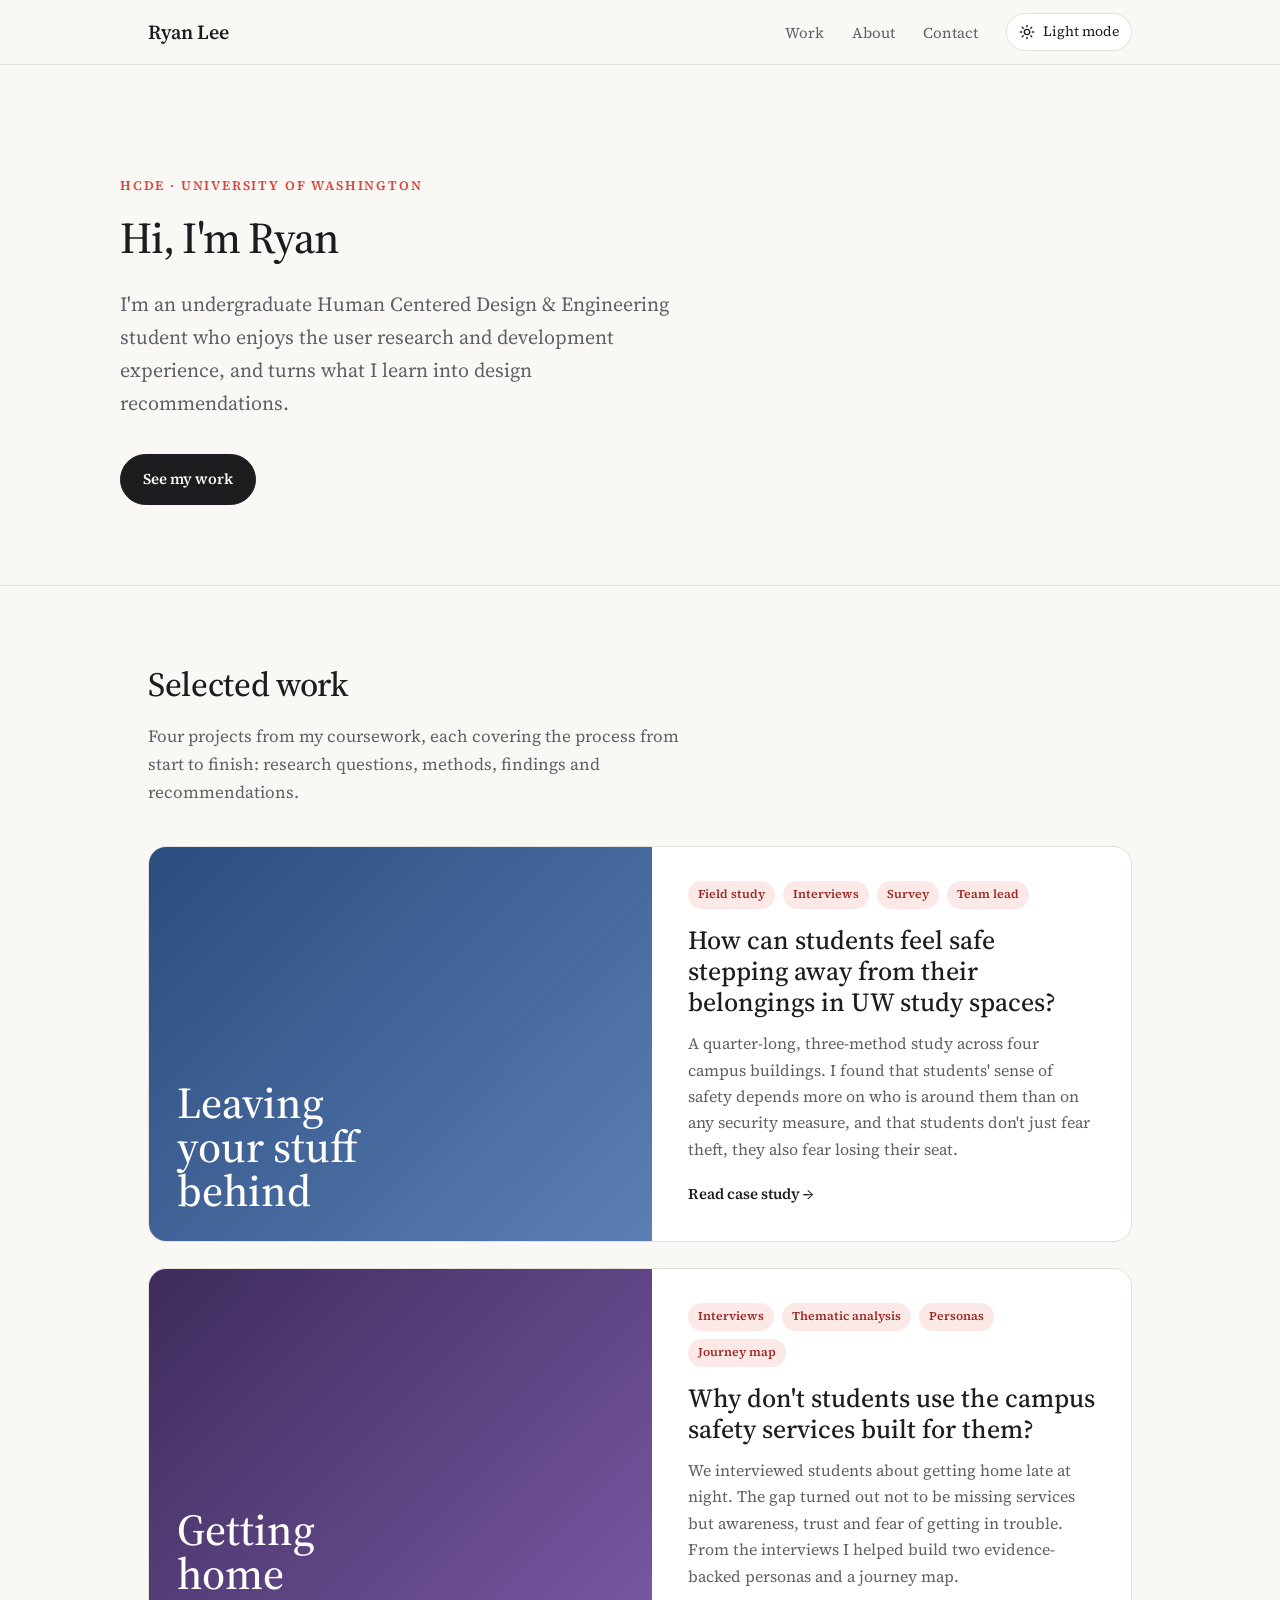
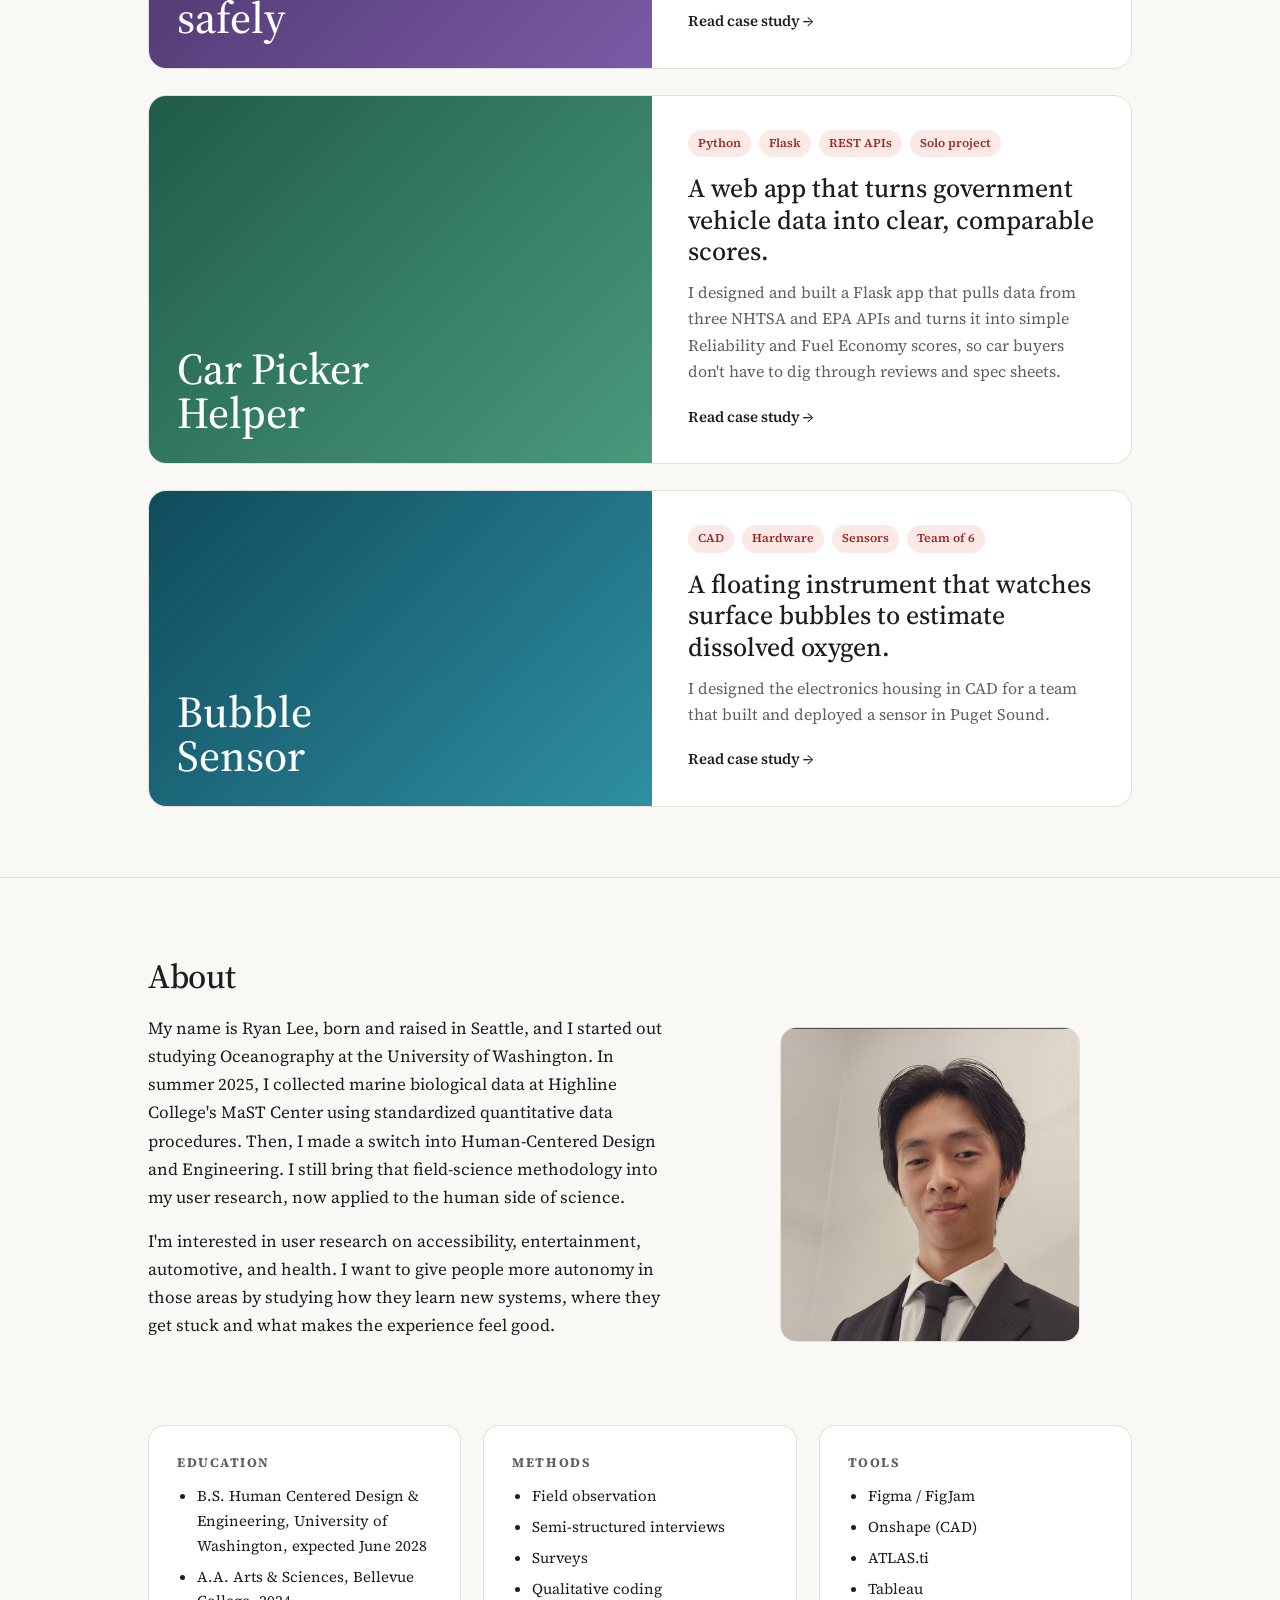
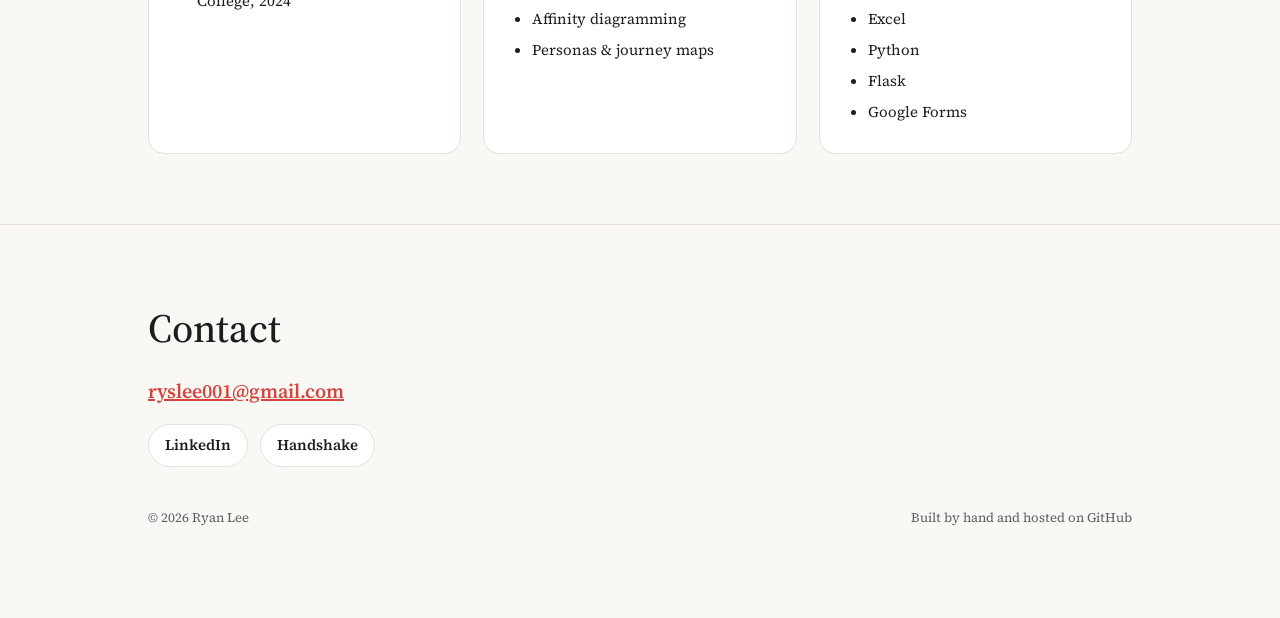
==== index.html @ b0c45b2e "Split footer credit into left and right" ====
<!DOCTYPE html>
<html lang="en">
<head>
<meta charset="utf-8">
<meta name="viewport" content="width=device-width,initial-scale=1">
<title>Ryan Lee — UX Research Portfolio</title>
<meta name="description" content="Ryan Lee, Human Centered Design & Engineering student at the University of Washington. User research case studies.">
<link rel="preconnect" href="https://fonts.googleapis.com"><link rel="preconnect" href="https://fonts.gstatic.com" crossorigin>
<link href="https://fonts.googleapis.com/css2?family=Source+Serif+4:ital,opsz,wght@0,8..60,400;0,8..60,500;0,8..60,600;1,8..60,400&display=swap" rel="stylesheet">
<script>try{if(localStorage.getItem("theme")==="dark")document.documentElement.setAttribute("data-theme","dark")}catch(e){}</script>
<link rel="stylesheet" href="style.css?v=9">
</head>
<body>
<header class="nav"><div class="wrap">
  <a class="logo" href="index.html">Ryan Lee</a>
  <div class="nav-right"><nav><a href="#work">Work</a><a href="#about">About</a><a href="#contact">Contact</a></nav><button class="theme-toggle" type="button" aria-label="Switch color theme"><svg class="sun" viewBox="0 0 24 24" fill="none" stroke="currentColor" stroke-width="2" stroke-linecap="round" aria-hidden="true"><circle cx="12" cy="12" r="4"/><path d="M12 2v2M12 20v2M4.9 4.9l1.4 1.4M17.7 17.7l1.4 1.4M2 12h2M20 12h2M4.9 19.1l1.4-1.4M17.7 6.3l1.4-1.4"/></svg><svg class="moon" viewBox="0 0 24 24" fill="none" stroke="currentColor" stroke-width="2" stroke-linecap="round" stroke-linejoin="round" aria-hidden="true"><path d="M21 12.8A9 9 0 1 1 11.2 3a7 7 0 0 0 9.8 9.8z"/></svg><span class="theme-label">Light mode</span></button></div>
</div></header>

<main>
<div class="wrap hero">
  <p class="eyebrow">HCDE · University of Washington</p>
  <h1>Hi, I'm Ryan</h1>
  <p class="lede">I'm an undergraduate Human Centered Design &amp; Engineering student who enjoys the user research and development experience, and turns what I learn into design recommendations.</p>
  <div class="cta">
    <a class="btn primary" href="#work">See my work</a>
  </div>
</div>

<section id="work"><div class="wrap">
  <h2 class="section">Selected work</h2>
  <p class="section-sub">Four projects from my coursework, each covering the process from start to finish: research questions, methods, findings and recommendations.</p>
  <div class="cards">

    <a class="card" href="library-study.html">
      <div class="art a1"><div class="big">Leaving your stuff behind</div></div>
      <div class="body">
        <div class="tags"><span class="tag">Field study</span><span class="tag">Interviews</span><span class="tag">Survey</span><span class="tag">Team lead</span></div>
        <h3>How can students feel safe stepping away from their belongings in UW study spaces?</h3>
        <p>A quarter-long, three-method study across four campus buildings. I found that students' sense of safety depends more on who is around them than on any security measure, and that students don't just fear theft, they also fear losing their seat.</p>
        <span class="more">Read case study</span>
      </div>
    </a>

    <a class="card" href="safe-rides-study.html">
      <div class="art a2"><div class="big">Getting home safely</div></div>
      <div class="body">
        <div class="tags"><span class="tag">Interviews</span><span class="tag">Thematic analysis</span><span class="tag">Personas</span><span class="tag">Journey map</span></div>
        <h3>Why don't students use the campus safety services built for them?</h3>
        <p>We interviewed students about getting home late at night. The gap turned out not to be missing services but awareness, trust and fear of getting in trouble. From the interviews I helped build two evidence-backed personas and a journey map.</p>
        <span class="more">Read case study</span>
      </div>
    </a>

    <a class="card" href="car-picker.html">
      <div class="art a3"><div class="big">Car Picker Helper</div></div>
      <div class="body">
        <div class="tags"><span class="tag">Python</span><span class="tag">Flask</span><span class="tag">REST APIs</span><span class="tag">Solo project</span></div>
        <h3>A web app that turns government vehicle data into clear, comparable scores.</h3>
        <p>I designed and built a Flask app that pulls data from three NHTSA and EPA APIs and turns it into simple Reliability and Fuel Economy scores, so car buyers don't have to dig through reviews and spec sheets.</p>
        <span class="more">Read case study</span>
      </div>
    </a>

    <a class="card" href="bubble-sensor.html">
      <div class="art a4"><div class="big">Bubble Sensor</div></div>
      <div class="body">
        <div class="tags"><span class="tag">CAD</span><span class="tag">Hardware</span><span class="tag">Sensors</span><span class="tag">Team of 6</span></div>
        <h3>A floating instrument that watches surface bubbles to estimate dissolved oxygen.</h3>
        <p>I designed the electronics housing in CAD for a team that built and deployed a sensor in Puget Sound.</p>
        <span class="more">Read case study</span>
      </div>
    </a>

  </div>
</div></section>

<section id="about"><div class="wrap">
  <h2 class="section">About</h2>
  <div class="about">
    <div>
      <p>My name is Ryan Lee, born and raised in Seattle, and I started out studying Oceanography at the University of Washington. In summer 2025, I collected marine biological data at Highline College's MaST Center using standardized quantitative data procedures. Then, I made a switch into Human-Centered Design and Engineering. I still bring that field-science methodology into my user research, now applied to the human side of science.</p>
      <p>I'm interested in user research on accessibility, entertainment, automotive, and health. I want to give people more autonomy in those areas by studying how they learn new systems, where they get stuck and what makes the experience feel good.</p>
    </div>
    <div class="side">
    <img class="headshot" src="images/ryan-lee.jpg" alt="Portrait of Ryan Lee">
    </div>
  </div>
  <div class="fact-row">
    <div class="facts"><h4>Education</h4>
      <ul><li>B.S. Human Centered Design &amp; Engineering, University of Washington, expected June 2028</li><li>A.A. Arts &amp; Sciences, Bellevue College, 2024</li></ul>
    </div>
    <div class="facts"><h4>Methods</h4>
      <ul><li>Field observation</li><li>Semi-structured interviews</li><li>Surveys</li><li>Qualitative coding</li><li>Affinity diagramming</li><li>Personas &amp; journey maps</li></ul>
    </div>
    <div class="facts"><h4>Tools</h4>
      <ul><li>Figma / FigJam</li><li>Onshape (CAD)</li><li>ATLAS.ti</li><li>Tableau</li><li>Excel</li><li>Python</li><li>Flask</li><li>Google Forms</li></ul>
    </div>
  </div>
</div></section>

</main>

<footer id="contact"><div class="wrap">
  <h2>Contact</h2>
  <p style="margin-top:14px"><a class="mail" href="mailto:ryslee001@gmail.com">ryslee001@gmail.com</a></p>
  <p class="profiles"><a href="https://www.linkedin.com/in/ryan-lee-9236b7372/" target="_blank" rel="noopener">LinkedIn</a><a href="https://app.joinhandshake.com/profiles/g327gm" target="_blank" rel="noopener">Handshake</a></p>
  <div class="small footbar"><span>© 2026 Ryan Lee</span><span>Built by hand and hosted on GitHub</span></div>
</div></footer>
<script>
(function(){var r=document.documentElement,b=document.querySelector('.theme-toggle');if(!b)return;var l=b.querySelector('.theme-label');
function sync(){var d=r.getAttribute('data-theme')==='dark';l.textContent=d?'Dark mode':'Light mode';b.setAttribute('aria-pressed',d?'true':'false');}
sync();b.addEventListener('click',function(){var d=r.getAttribute('data-theme')==='dark';if(d)r.removeAttribute('data-theme');else r.setAttribute('data-theme','dark');try{localStorage.setItem('theme',d?'light':'dark')}catch(e){}sync();});})();
</script>
</body>
</html>
---- style.css ----
:root{
  --bg:#faf8f5; --ink:#1d1d1f; --muted:#5f5f66; --line:#e4e0da;
  --accent:#d6453d; --accent-soft:#fbe9e7; --card:#ffffff; --raise:#f6f3ee;
  --serif:"Source Serif 4","Times New Roman",serif; --sans:"Source Serif 4","Times New Roman",serif;
  --max:1040px;
}
*{box-sizing:border-box;margin:0;padding:0}
html{color-scheme:light}
html{scroll-behavior:smooth}
body{background:var(--bg);color:var(--ink);font:17px/1.65 var(--sans);-webkit-font-smoothing:antialiased}
a{color:inherit}
img{max-width:100%;display:block}
.wrap{max-width:var(--max);margin:0 auto;padding:0 28px}

/* nav */
header.nav{position:sticky;top:0;z-index:10;background:rgba(250,248,245,.88);backdrop-filter:blur(8px);border-bottom:1px solid var(--line)}
header.nav .wrap{display:flex;justify-content:space-between;align-items:center;height:64px}
.logo{font-family:var(--serif);font-weight:600;font-size:20px;text-decoration:none}
.logo span{color:var(--accent)}
nav a{margin-left:28px;text-decoration:none;font-size:15px;color:var(--muted)}
nav a:hover{color:var(--ink)}

/* hero */
.hero{padding:110px 0 80px}
.eyebrow{font-size:13px;letter-spacing:.14em;text-transform:uppercase;color:var(--accent);font-weight:600;margin-bottom:18px}
.hero h1{font-family:var(--serif);font-weight:500;font-size:clamp(30px,4vw,44px);line-height:1.08;letter-spacing:-.02em;max-width:16ch}
.hero h1 em{font-style:normal;color:var(--accent)}
.hero p.lede{margin-top:26px;font-size:20px;color:var(--muted);max-width:56ch}
.cta{display:flex;gap:14px;margin-top:34px;flex-wrap:wrap}
.btn{display:inline-block;padding:12px 22px;border-radius:999px;text-decoration:none;font-weight:600;font-size:15px;border:1.5px solid var(--ink)}
.btn.primary{background:var(--ink);color:var(--bg)}
.btn:hover{transform:translateY(-1px)}

/* sections */
section{padding:70px 0;border-top:1px solid var(--line)}
h2.section{font-family:var(--serif);font-weight:500;font-size:34px;letter-spacing:-.01em;margin-bottom:10px}
.section-sub{color:var(--muted);margin-bottom:40px;max-width:60ch}

/* work cards */
.cards{display:grid;gap:26px}
.card{display:grid;grid-template-columns:1.05fr 1fr;background:var(--card);border:1px solid var(--line);border-radius:18px;overflow:hidden;text-decoration:none;transition:transform .2s,box-shadow .2s}
.card:hover{transform:translateY(-3px);box-shadow:0 18px 40px -22px rgba(0,0,0,.25)}
.card .art{min-height:280px;display:flex;align-items:flex-end;padding:28px;position:relative}
.card .art .big{font-family:var(--serif);font-size:44px;line-height:1;color:#fff;font-weight:500;max-width:9ch}
.card .body{padding:34px 36px;display:flex;flex-direction:column}
.tags{display:flex;flex-wrap:wrap;gap:8px;margin-bottom:16px}
.tag{font-size:12px;font-weight:600;padding:4px 10px;border-radius:999px;background:var(--accent-soft);color:#9b2a23}
.card h3{font-family:var(--serif);font-weight:500;font-size:26px;line-height:1.2;margin-bottom:12px}
.card p{color:var(--muted);font-size:16px}
.card .more{margin-top:auto;padding-top:20px;font-weight:600;font-size:15px}
.card .more::after{content:" →"}
.a1{background:linear-gradient(135deg,#2b4c7e,#5b7fb5)}
.a2{background:linear-gradient(135deg,#3d2c5c,#7b5aa6)}
.a3{background:linear-gradient(135deg,#1f5c4a,#4a9a7c)}
.a4{background:linear-gradient(135deg,#0f4c5c,#2f8fa3)}

/* about */
.about{display:grid;grid-template-columns:1.3fr 1fr;gap:56px}
.about p{margin-bottom:16px}
.side{display:flex;justify-content:center;align-self:center}
.fact-row{display:grid;grid-template-columns:repeat(3,1fr);gap:22px;margin-top:70px}
.headshot{width:100%;max-width:300px;height:auto;border-radius:16px;border:1px solid var(--line)}
.facts{background:var(--card);border:1px solid var(--line);border-radius:16px;padding:26px 28px}
.facts h4{font-size:13px;letter-spacing:.12em;text-transform:uppercase;color:var(--muted);margin:18px 0 8px}
.facts h4:first-child{margin-top:0}
.facts ul{list-style:disc;padding-left:20px}
.facts li{padding:3px 0;font-size:15px}

/* skills */
.skills{display:grid;grid-template-columns:repeat(3,1fr);gap:22px}
.skill{background:var(--card);border:1px solid var(--line);border-radius:16px;padding:24px}
.skill h4{font-family:var(--serif);font-weight:500;font-size:20px;margin-bottom:8px}
.skill p{font-size:15px;color:var(--muted)}

/* footer */
footer{padding:70px 0 90px;border-top:1px solid var(--line)}
footer h2{font-family:var(--serif);font-weight:500;font-size:40px;margin-bottom:14px}
footer .profiles{display:flex;gap:12px;margin-top:16px;flex-wrap:wrap}
footer .profiles a{display:inline-block;padding:8px 16px;border:1px solid var(--line);border-radius:999px;text-decoration:none;font-size:15px;font-weight:600;background:var(--card)}
footer .profiles a:hover{border-color:var(--accent);color:var(--accent)}
footer a.mail{font-size:20px;color:var(--accent);font-weight:600}
footer .small{margin-top:40px;font-size:13px;color:var(--muted)}

/* case study pages */
.cs-hero{padding:80px 0 50px}
.back{display:inline-block;margin-bottom:30px;text-decoration:none;color:var(--muted);font-size:15px}
.back:hover{color:var(--ink)}
.cs-hero h1{font-family:var(--serif);font-weight:500;font-size:clamp(34px,4.8vw,54px);line-height:1.1;letter-spacing:-.02em;max-width:20ch}
.cs-hero .q{margin-top:22px;font-size:20px;color:var(--muted);max-width:60ch}
.meta{display:grid;grid-template-columns:repeat(4,1fr);gap:20px;margin-top:44px;padding:24px 0;border-top:1px solid var(--line);border-bottom:1px solid var(--line)}
.meta div span{display:block;font-size:12px;letter-spacing:.12em;text-transform:uppercase;color:var(--muted);margin-bottom:4px}
.meta div{font-size:15px;font-weight:500}
.cs{padding:40px 0 20px}
.cs-grid{display:grid;grid-template-columns:200px 1fr;gap:40px;padding:34px 0;border-top:1px solid var(--line)}
.cs-grid:first-child{border-top:none}
.cs-grid h2{font-size:13px;letter-spacing:.14em;text-transform:uppercase;color:var(--accent);font-weight:700;padding-top:6px}
.cs-grid p{margin-bottom:14px;max-width:66ch}
.cs-grid ul{margin:0 0 14px 20px;max-width:64ch}
.cs-grid li{margin-bottom:6px}
.process{display:grid;grid-template-columns:repeat(4,1fr);gap:14px;margin-top:6px}
.step{background:var(--card);border:1px solid var(--line);border-radius:14px;padding:18px}
.step b{display:block;font-family:var(--serif);font-weight:500;font-size:18px;margin-bottom:6px}
.step small{color:var(--muted);font-size:14px;line-height:1.5;display:block}
.step .n{font-size:12px;font-weight:700;color:var(--accent);margin-bottom:8px;display:block}
.finding{background:var(--card);border:1px solid var(--line);border-left:4px solid var(--accent);border-radius:12px;padding:22px 24px;margin-bottom:16px;max-width:70ch}
.finding h3{font-family:var(--serif);font-weight:500;font-size:21px;margin-bottom:8px}
.finding p{margin-bottom:8px;font-size:16px}
.finding blockquote{font-style:italic;color:var(--muted);font-size:15px;border-left:2px solid var(--line);padding-left:12px;margin-top:10px}
.recs{display:grid;grid-template-columns:repeat(3,1fr);gap:16px}
.rec{background:var(--ink);color:var(--bg);border-radius:14px;padding:22px}
.rec b{display:block;font-family:var(--serif);font-weight:500;font-size:19px;margin-bottom:8px}
.rec p{font-size:15px;opacity:.82;margin:0}
.callout{background:var(--accent-soft);border-radius:14px;padding:22px 24px;max-width:70ch}
.callout p:last-child{margin-bottom:0}
.formula{font-family:ui-monospace,Menlo,monospace;font-size:14px;background:var(--card);border:1px solid var(--line);border-radius:10px;padding:16px 18px;margin:8px 0 16px;max-width:66ch;white-space:pre-wrap}
.next{display:flex;justify-content:space-between;gap:20px;padding:50px 0 90px;border-top:1px solid var(--line)}
.next a{text-decoration:none;font-family:var(--serif);font-size:22px}
.next a span{display:block;font-family:var(--sans);font-size:13px;color:var(--muted);letter-spacing:.1em;text-transform:uppercase;margin-bottom:4px}

@media (max-width:820px){
  nav a{margin-left:16px}
  .card{grid-template-columns:1fr}
  .card .art{min-height:180px}
  .about,.skills,.fact-row{grid-template-columns:1fr}
  .meta{grid-template-columns:1fr 1fr}
  .cs-grid{grid-template-columns:1fr;gap:10px}
  .process,.recs{grid-template-columns:1fr 1fr}
}
@media (max-width:520px){.process,.recs{grid-template-columns:1fr}nav a:not(:last-child){display:none}}

/* ---------- theme toggle ---------- */
.nav-right{display:flex;align-items:center}
.theme-toggle{display:inline-flex;align-items:center;gap:8px;margin-left:28px;padding:6px 12px;border:1px solid var(--line);border-radius:999px;background:var(--card);color:var(--ink);font:inherit;font-size:14px;cursor:pointer}
.theme-toggle:hover{border-color:var(--muted)}
.theme-toggle svg{width:16px;height:16px;flex:none}
.theme-toggle .moon{display:none}
[data-theme="dark"] .theme-toggle .sun{display:none}
[data-theme="dark"] .theme-toggle .moon{display:inline}

/* ---------- dark theme ---------- */
[data-theme="dark"]{--bg:#121214;--ink:#ececec;--muted:#a3a3ab;--line:#2e2e34;--accent-soft:#3a1f1d;--card:#1c1c1f;--raise:#26262b;color-scheme:dark}
[data-theme="dark"] header.nav{background:rgba(18,18,20,.88)}
[data-theme="dark"] .tag{color:#f2a59e}
[data-theme="dark"] .card:hover{box-shadow:0 18px 40px -22px rgba(0,0,0,.8)}
[data-theme="dark"] .btn.primary{background:var(--accent);border-color:var(--accent);color:#fff}
[data-theme="dark"] .rec{background:var(--raise);color:var(--ink);border:1px solid var(--line)}
[data-theme="dark"] .chip{background:var(--raise);color:var(--ink)}
[data-theme="dark"] .cluster,[data-theme="dark"] .merge .t,[data-theme="dark"] .journey .c{background:var(--raise);color:var(--ink)}
[data-theme="dark"] .map .center,[data-theme="dark"] .merge .big,[data-theme="dark"] .journey .h{background:var(--accent);color:#fff}
[data-theme="dark"] .bar.gray{background:#4a4a52}
[data-theme="dark"] .sticky{color:#1d1d1f}
[data-theme="dark"] .sticky small{color:#555}
[data-theme="dark"] .shot,[data-theme="dark"] .fig{border-color:var(--line)}

footer .footbar{display:flex;justify-content:space-between;gap:16px;flex-wrap:wrap}
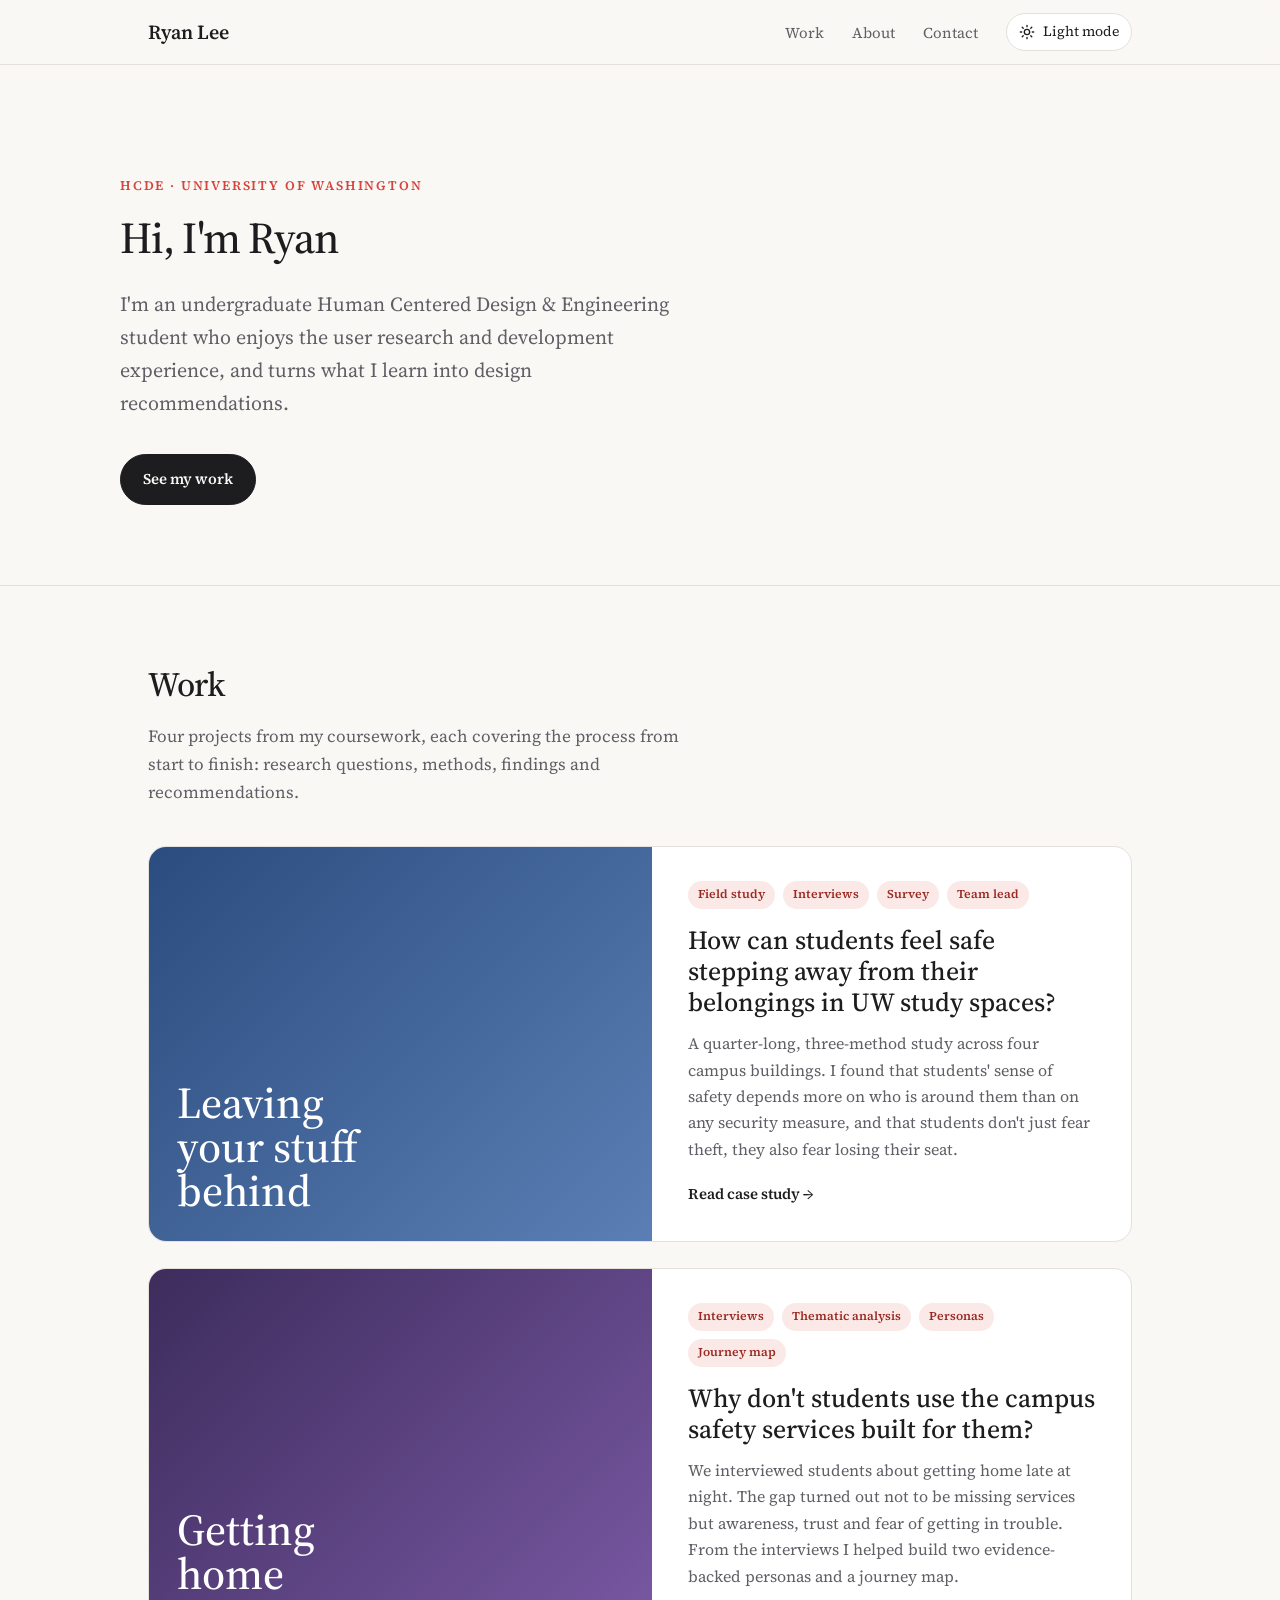
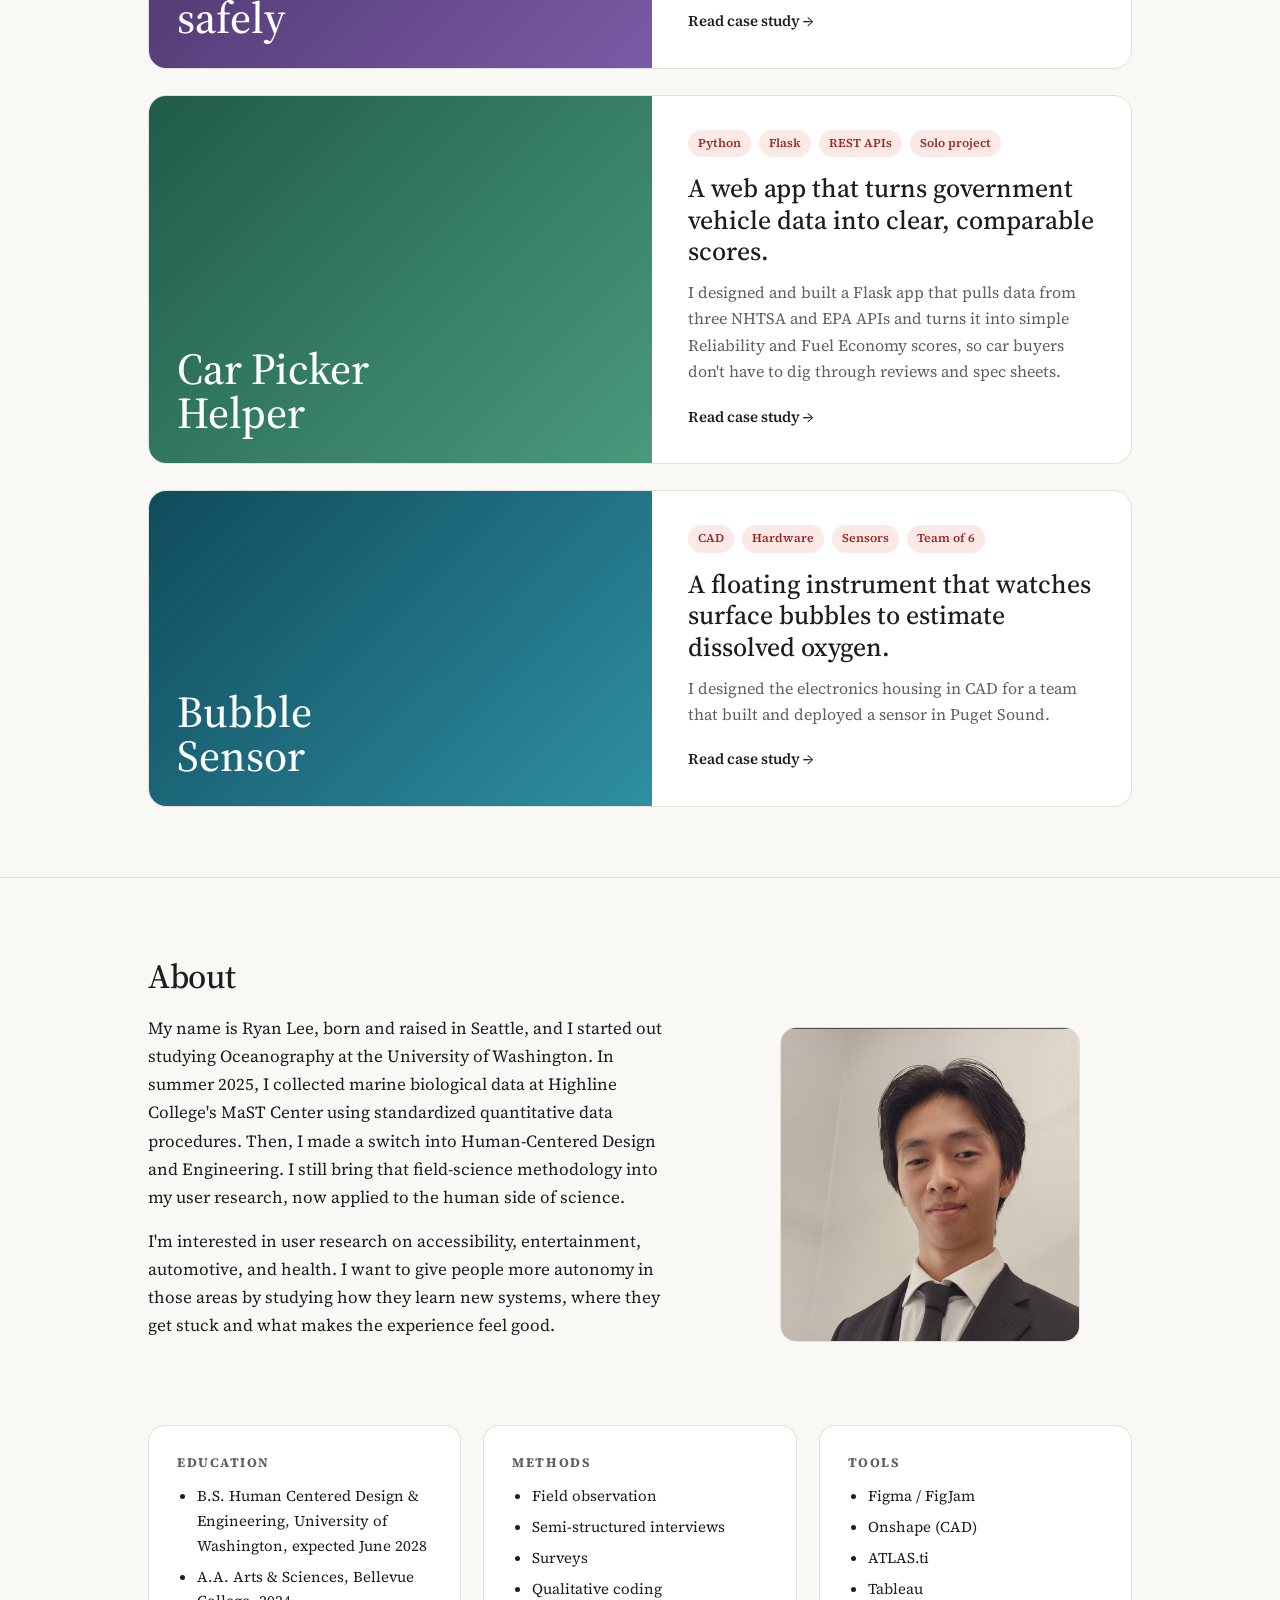
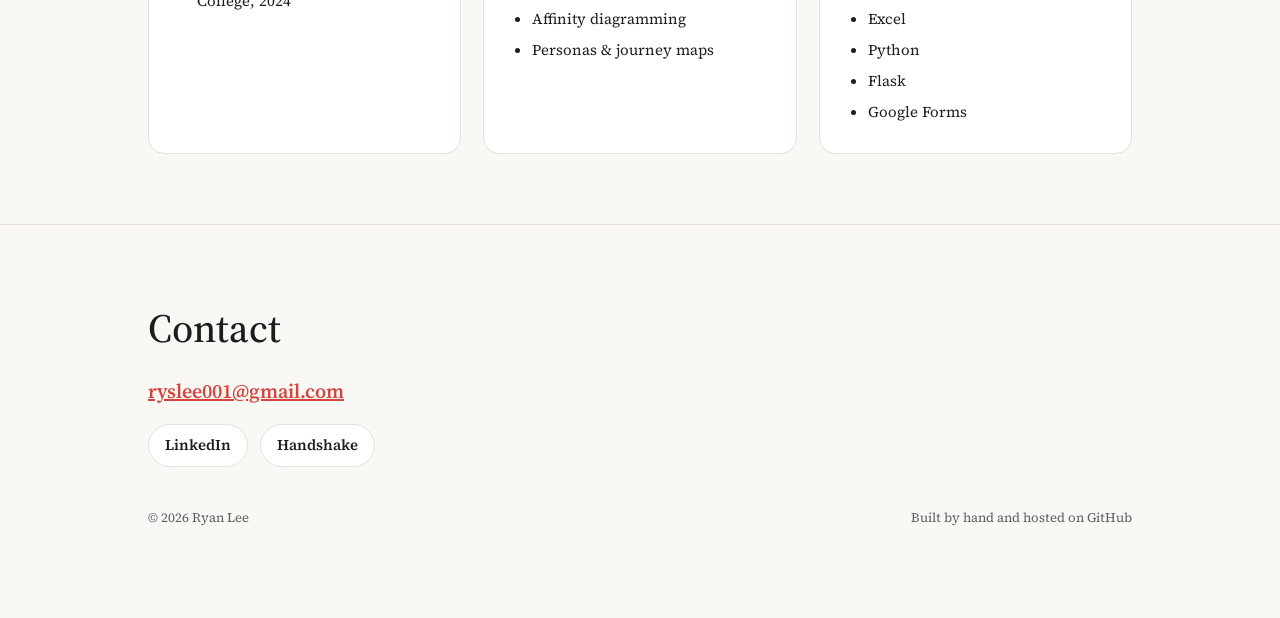
==== commit e05554e8: "Rename Selected work heading to Work" ====
--- a/index.html
+++ b/index.html
@@ -27,7 +27,7 @@
 </div>
 
 <section id="work"><div class="wrap">
-  <h2 class="section">Selected work</h2>
+  <h2 class="section">Work</h2>
   <p class="section-sub">Four projects from my coursework, each covering the process from start to finish: research questions, methods, findings and recommendations.</p>
   <div class="cards">
 
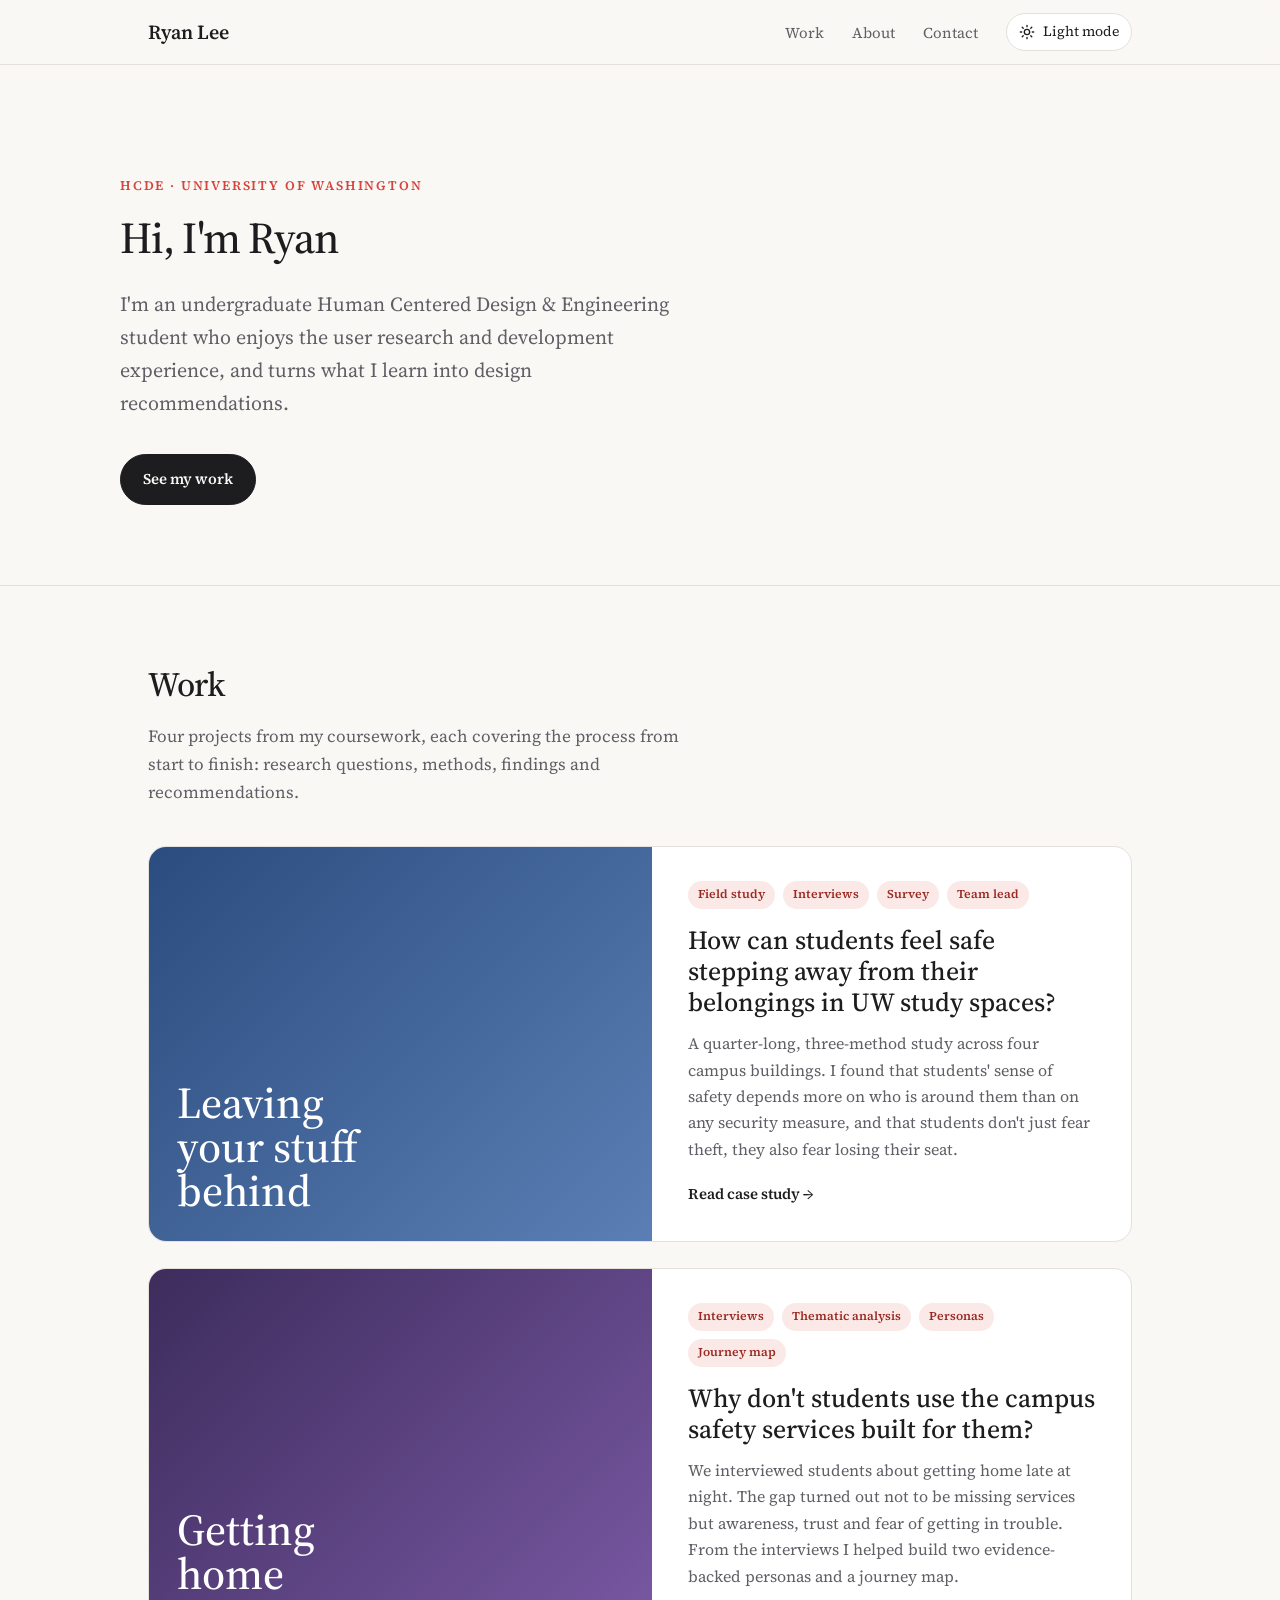
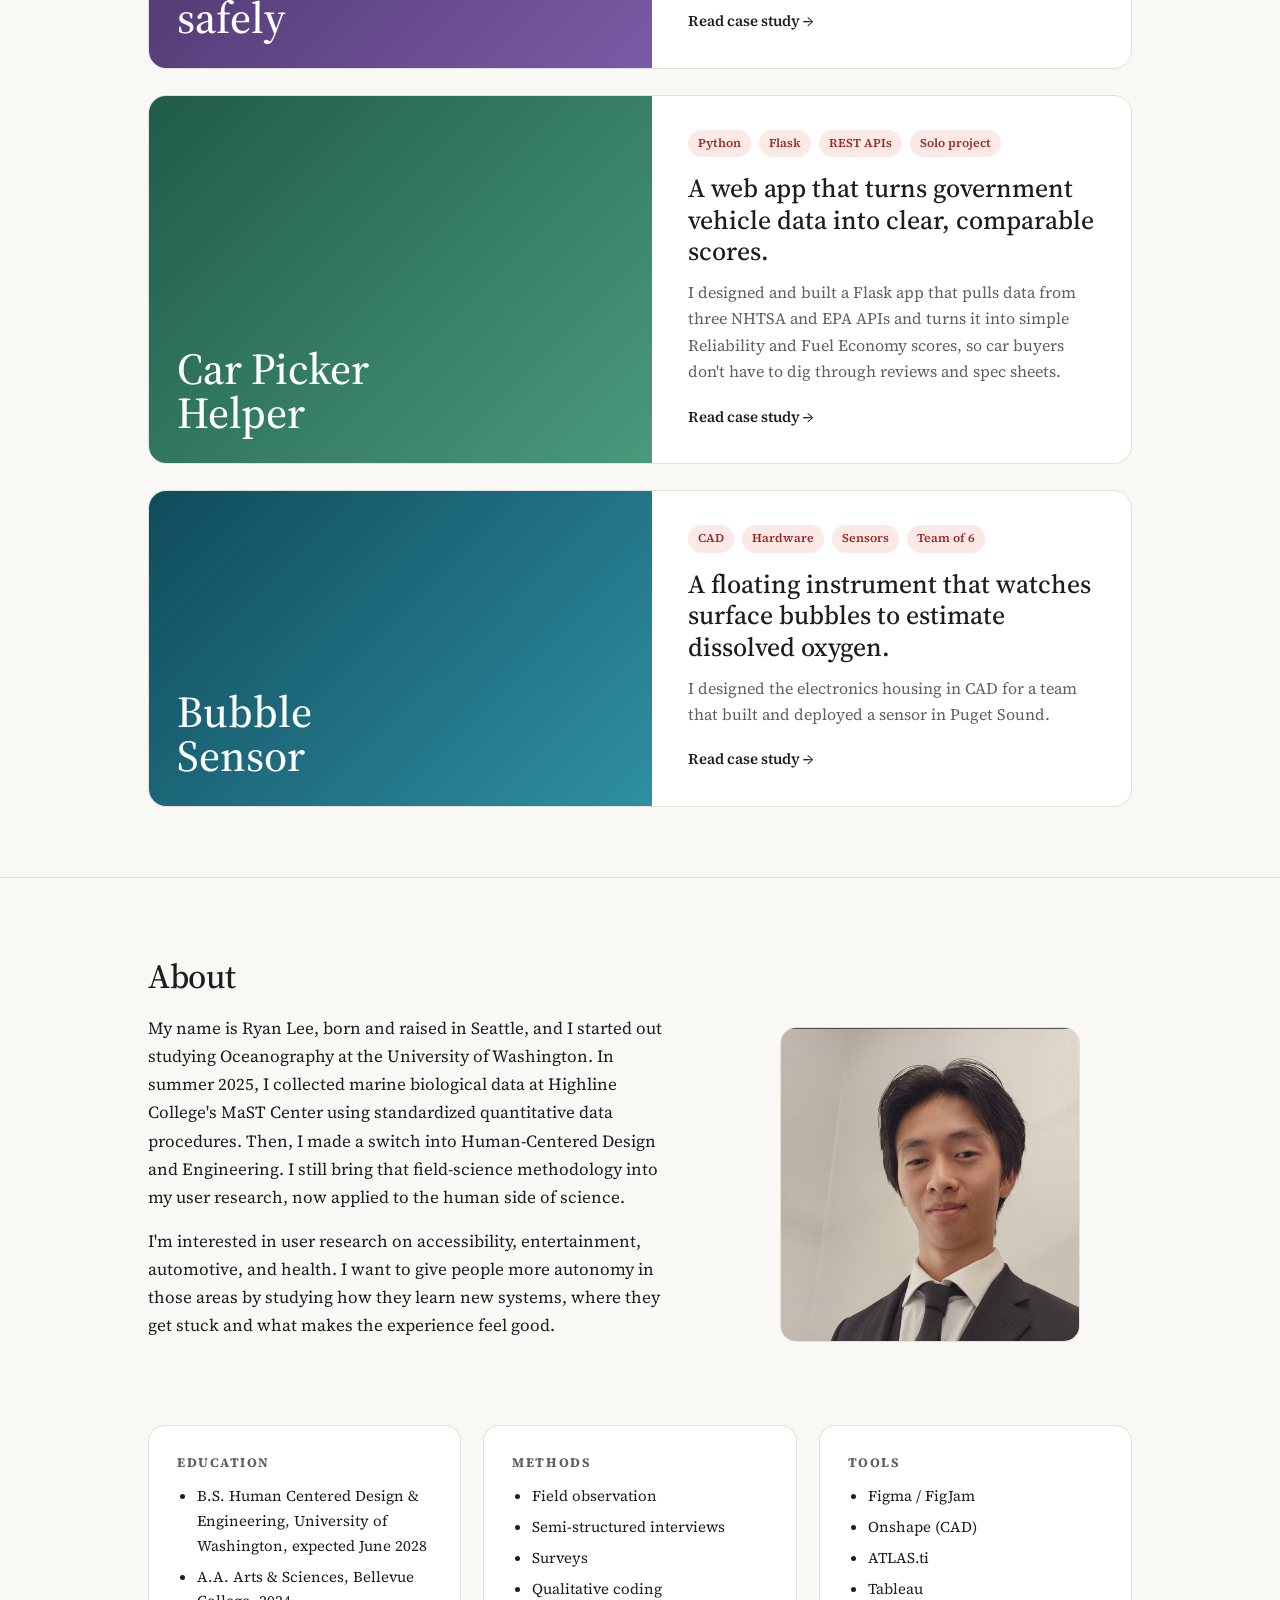
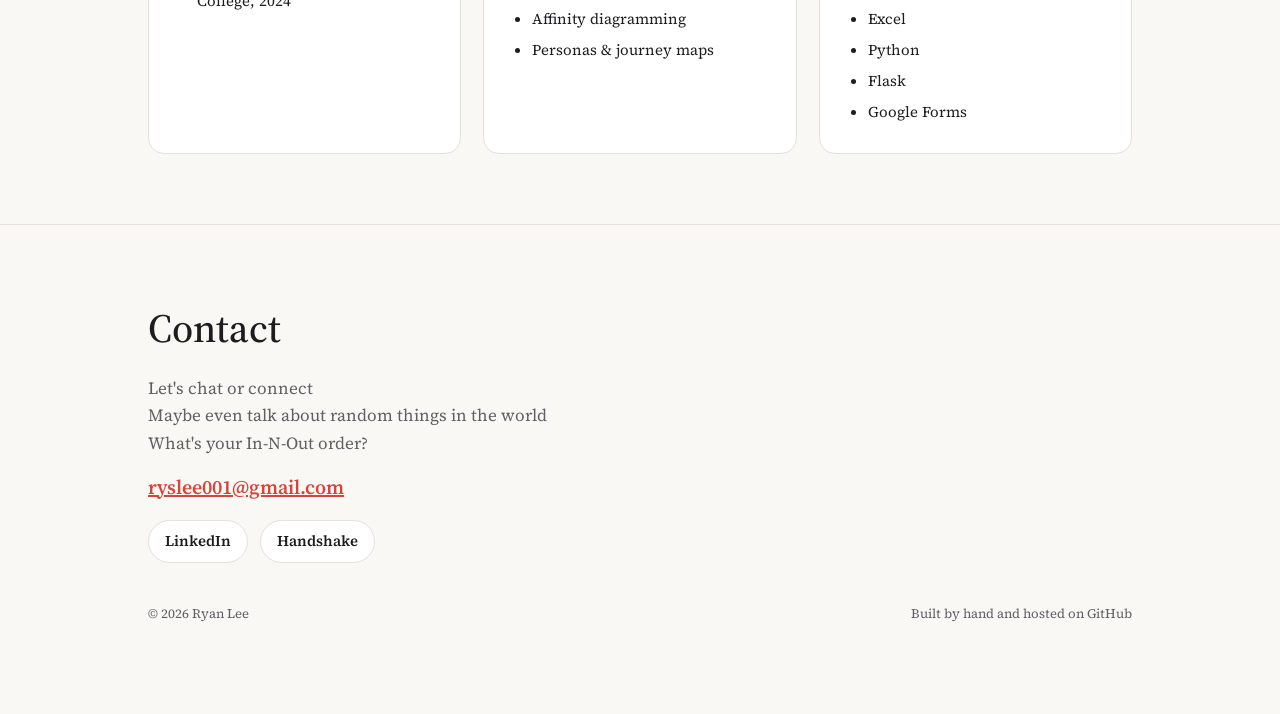
==== commit d9b30664: "Add contact subtext" ====
--- a/index.html
+++ b/index.html
@@ -8,7 +8,7 @@
 <link rel="preconnect" href="https://fonts.googleapis.com"><link rel="preconnect" href="https://fonts.gstatic.com" crossorigin>
 <link href="https://fonts.googleapis.com/css2?family=Source+Serif+4:ital,opsz,wght@0,8..60,400;0,8..60,500;0,8..60,600;1,8..60,400&display=swap" rel="stylesheet">
 <script>try{if(localStorage.getItem("theme")==="dark")document.documentElement.setAttribute("data-theme","dark")}catch(e){}</script>
-<link rel="stylesheet" href="style.css?v=9">
+<link rel="stylesheet" href="style.css?v=10">
 </head>
 <body>
 <header class="nav"><div class="wrap">
@@ -102,6 +102,7 @@
 
 <footer id="contact"><div class="wrap">
   <h2>Contact</h2>
+  <p class="contact-note">Let's chat or connect<br>Maybe even talk about random things in the world<br>What's your In-N-Out order?</p>
   <p style="margin-top:14px"><a class="mail" href="mailto:ryslee001@gmail.com">ryslee001@gmail.com</a></p>
   <p class="profiles"><a href="https://www.linkedin.com/in/ryan-lee-9236b7372/" target="_blank" rel="noopener">LinkedIn</a><a href="https://app.joinhandshake.com/profiles/g327gm" target="_blank" rel="noopener">Handshake</a></p>
   <div class="small footbar"><span>© 2026 Ryan Lee</span><span>Built by hand and hosted on GitHub</span></div>
--- a/style.css
+++ b/style.css
@@ -153,3 +153,4 @@
 [data-theme="dark"] .shot,[data-theme="dark"] .fig{border-color:var(--line)}
 
 footer .footbar{display:flex;justify-content:space-between;gap:16px;flex-wrap:wrap}
+footer .contact-note{color:var(--muted);font-size:17px;line-height:1.6;margin:4px 0 6px}
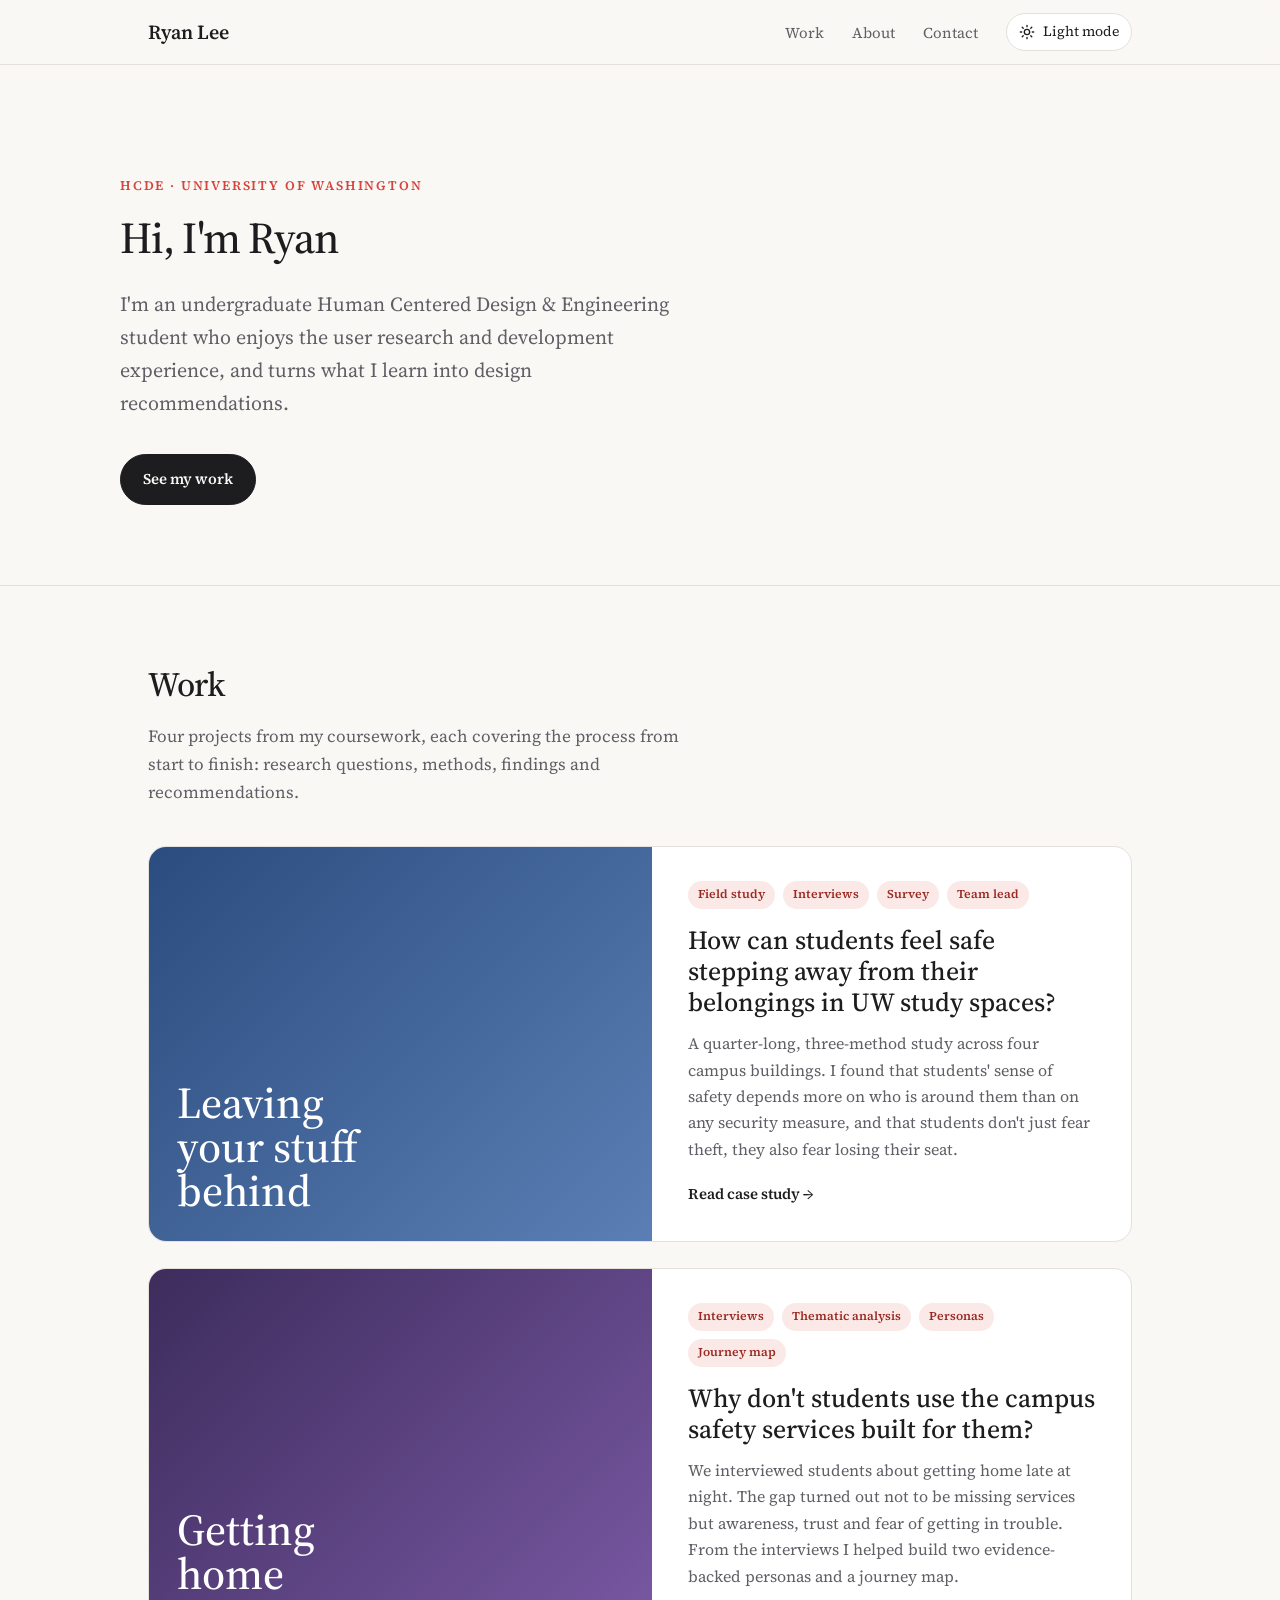
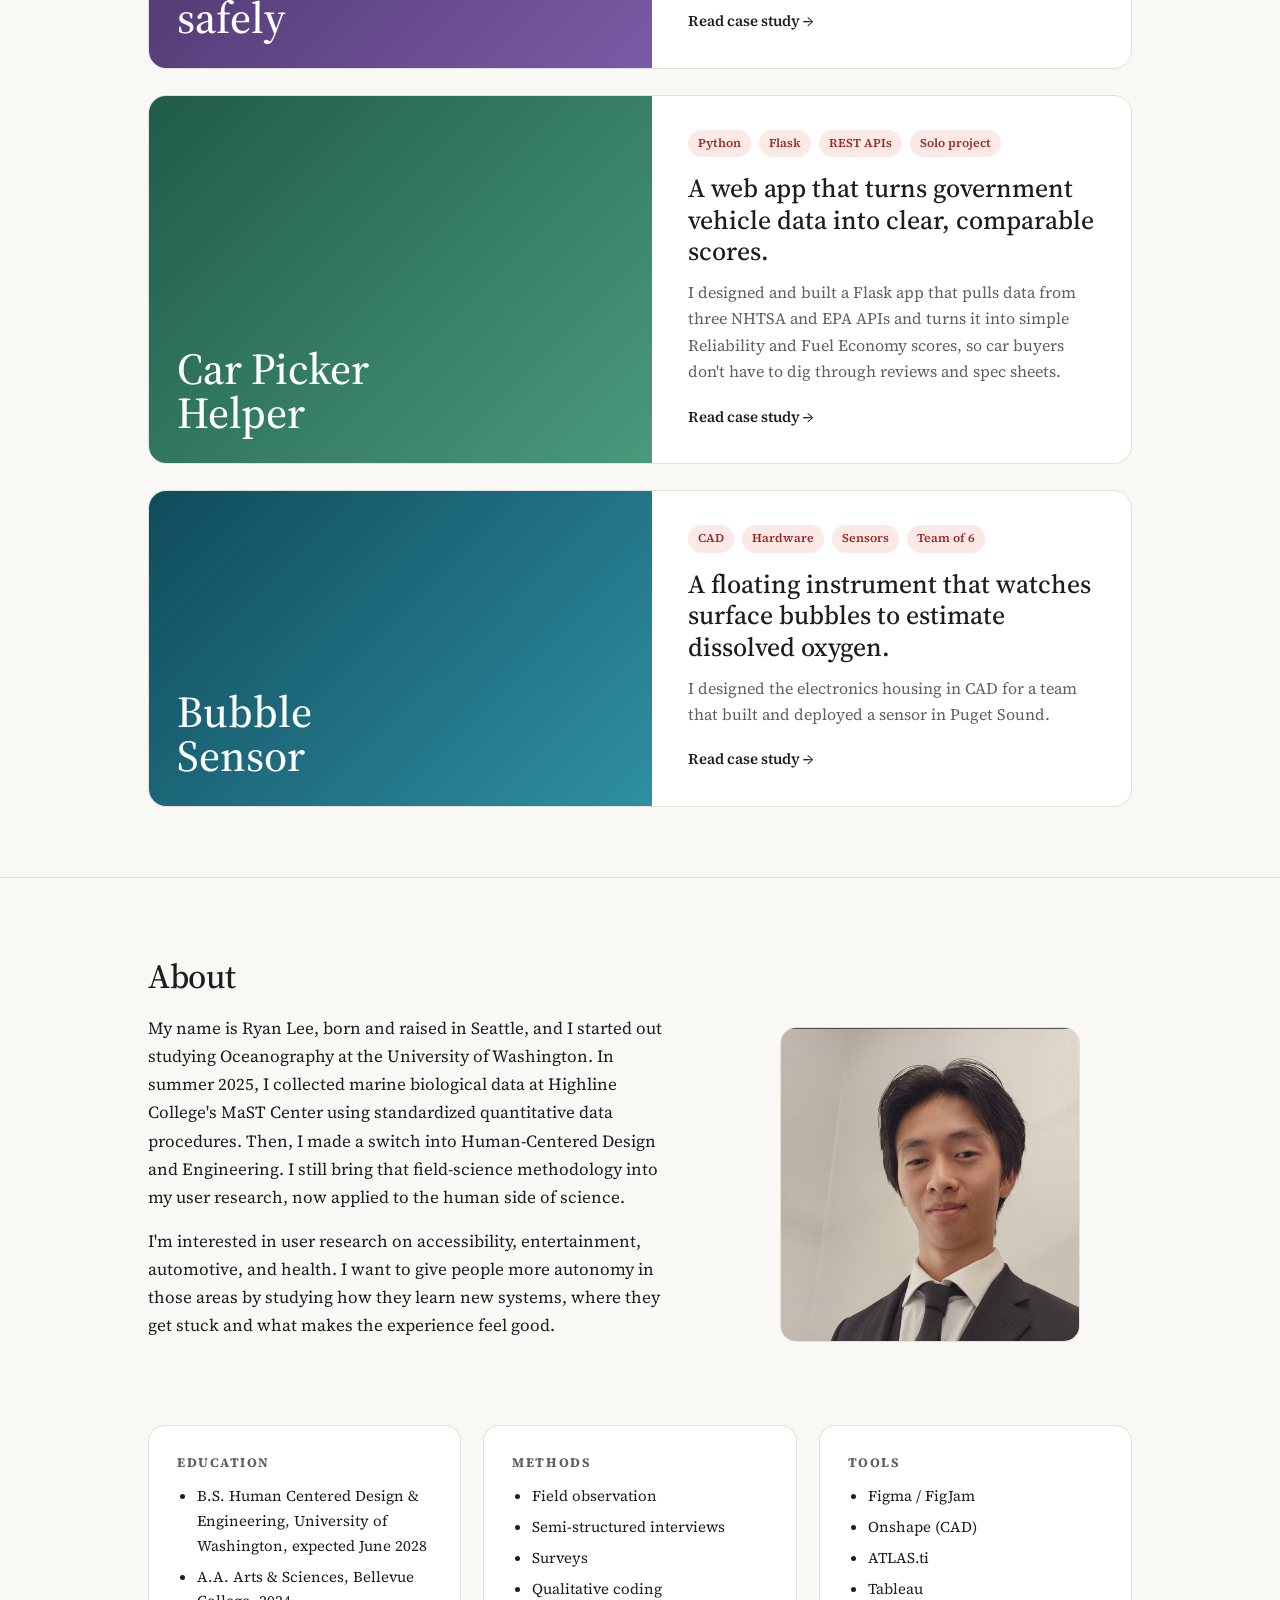
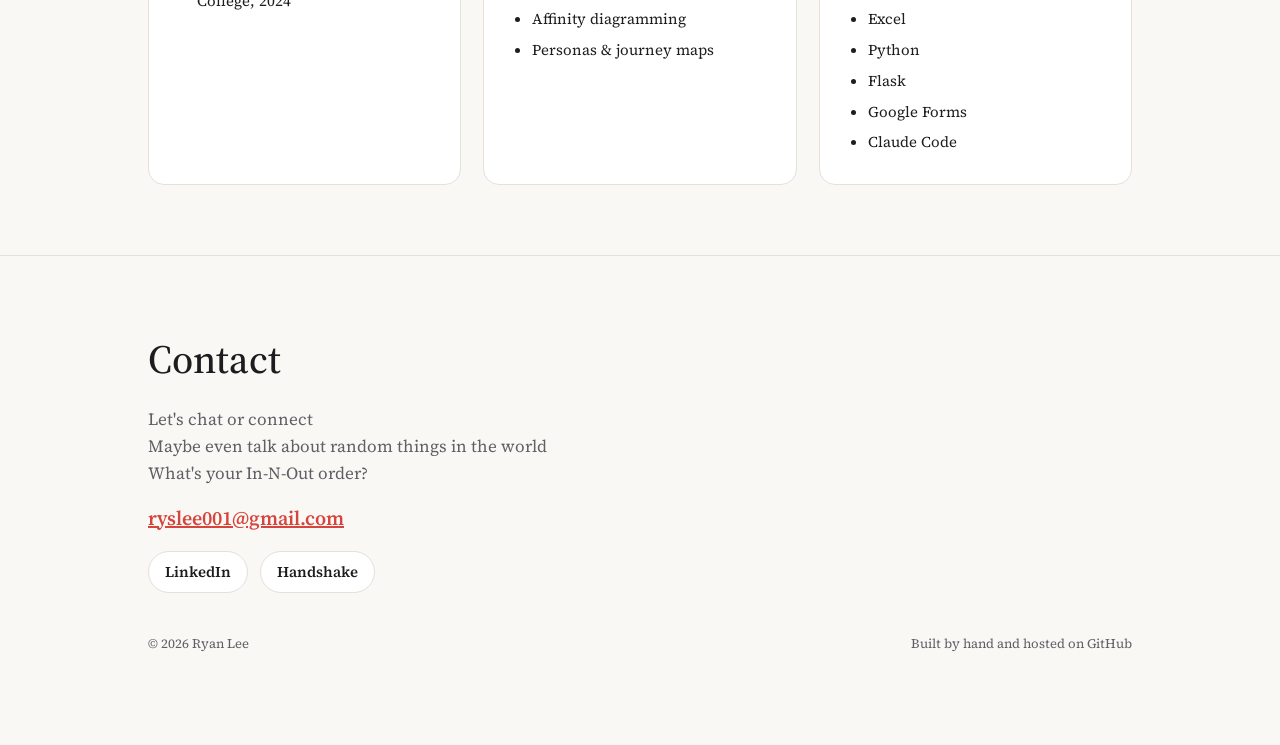
==== commit c286b2c9: "Add Claude Code to Tools" ====
--- a/index.html
+++ b/index.html
@@ -93,7 +93,7 @@
       <ul><li>Field observation</li><li>Semi-structured interviews</li><li>Surveys</li><li>Qualitative coding</li><li>Affinity diagramming</li><li>Personas &amp; journey maps</li></ul>
     </div>
     <div class="facts"><h4>Tools</h4>
-      <ul><li>Figma / FigJam</li><li>Onshape (CAD)</li><li>ATLAS.ti</li><li>Tableau</li><li>Excel</li><li>Python</li><li>Flask</li><li>Google Forms</li></ul>
+      <ul><li>Figma / FigJam</li><li>Onshape (CAD)</li><li>ATLAS.ti</li><li>Tableau</li><li>Excel</li><li>Python</li><li>Flask</li><li>Google Forms</li><li>Claude Code</li></ul>
     </div>
   </div>
 </div></section>
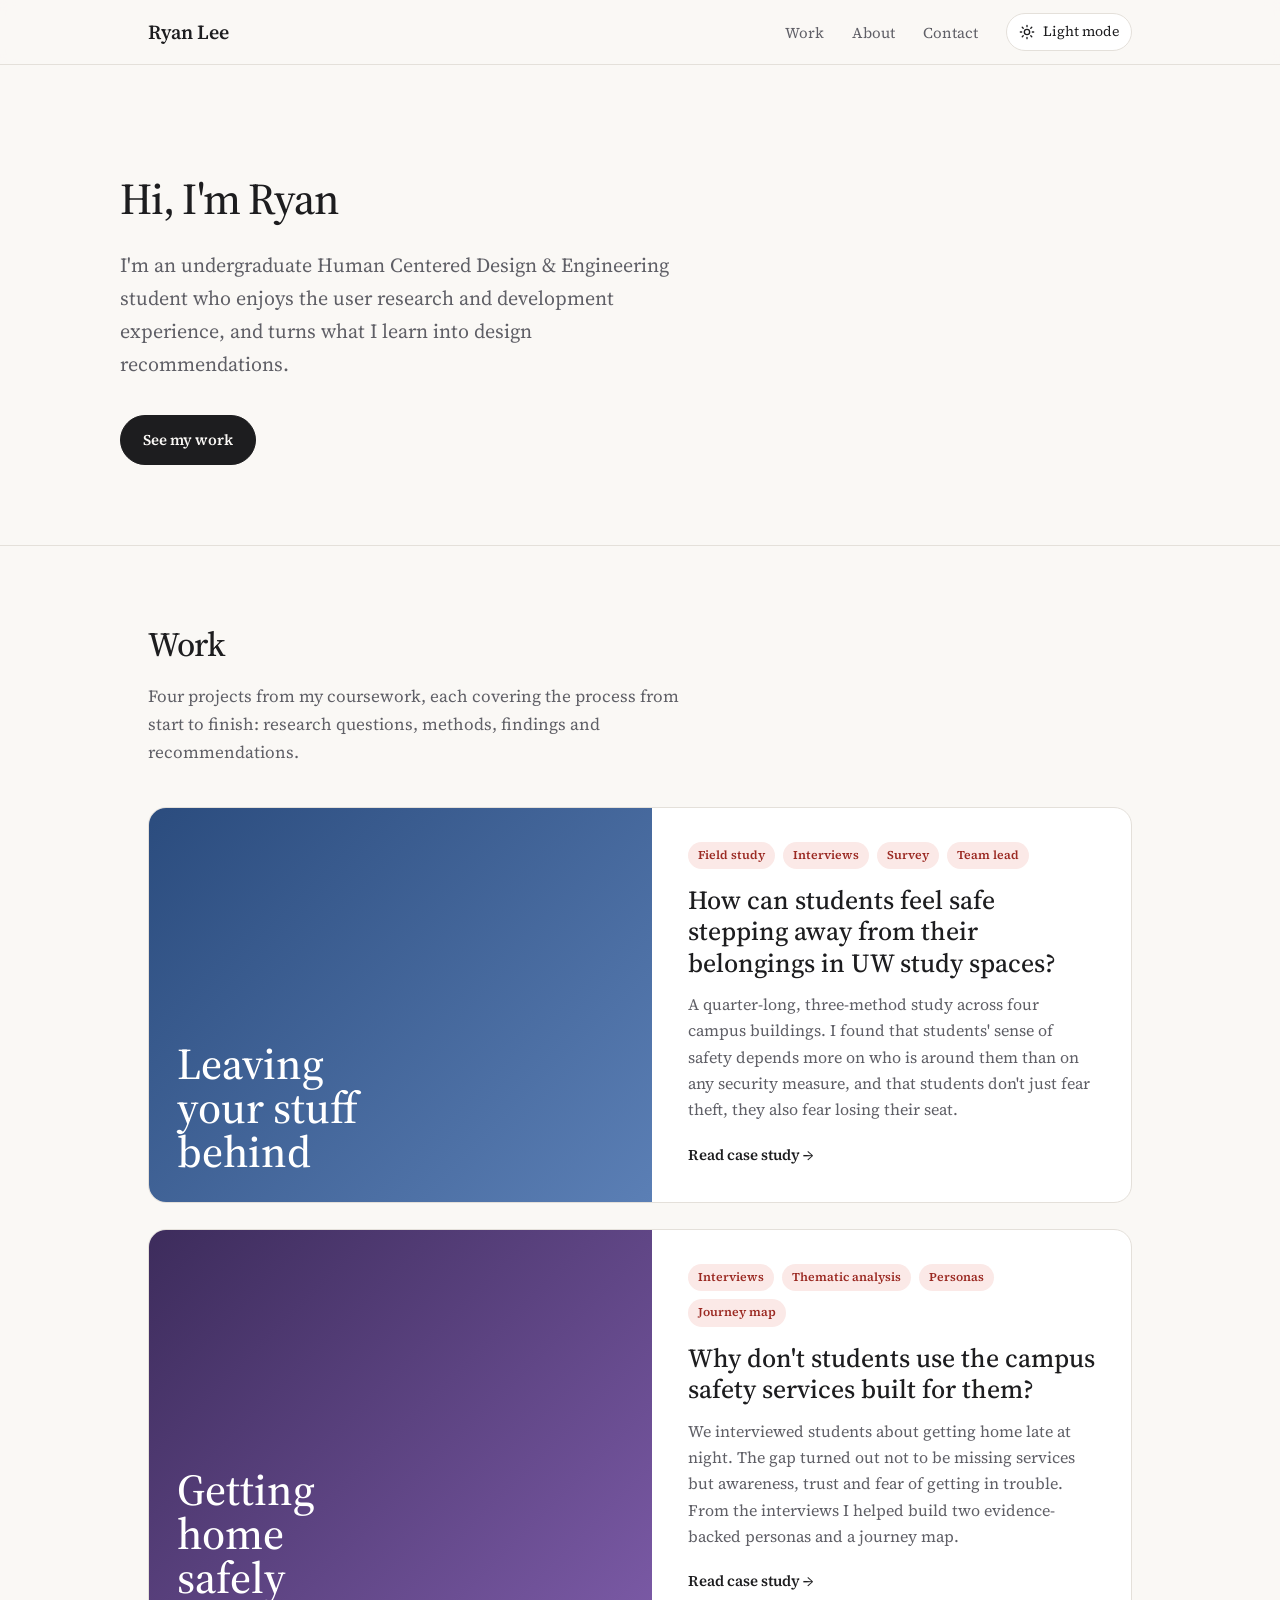
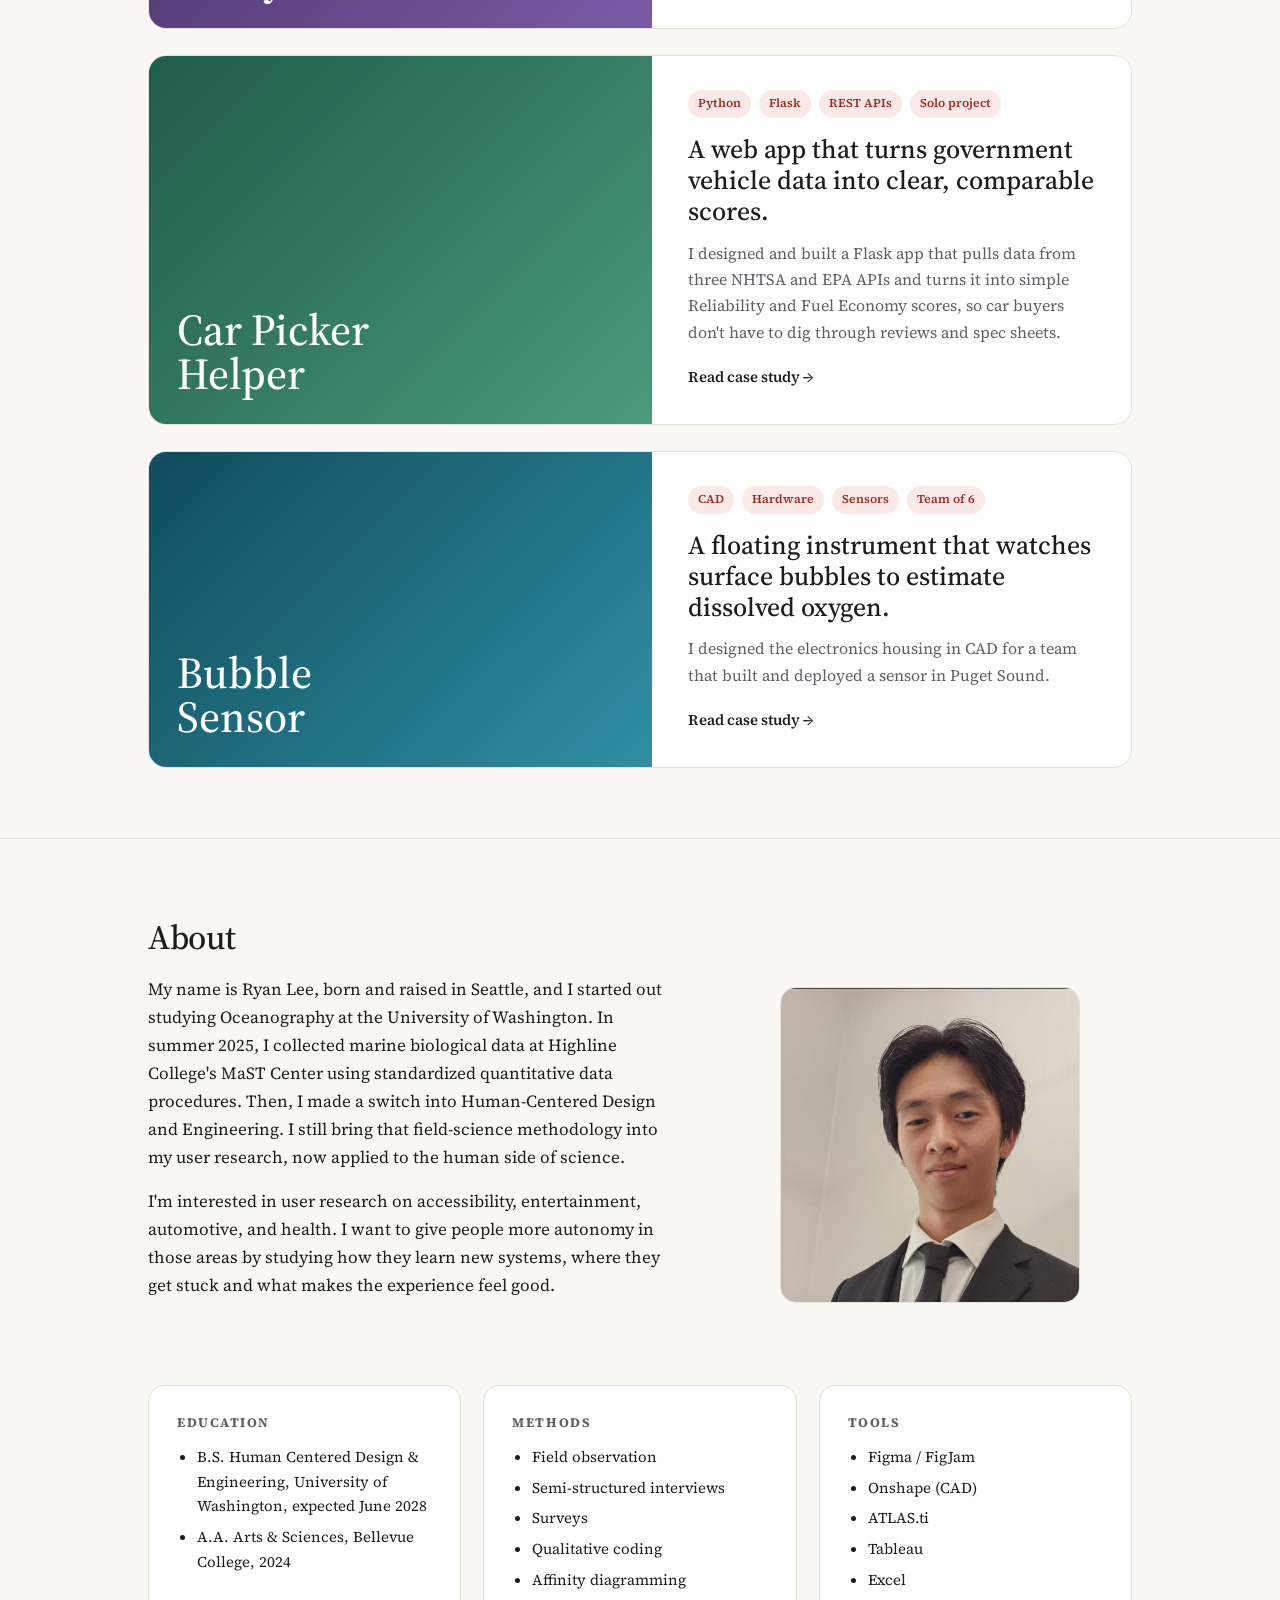
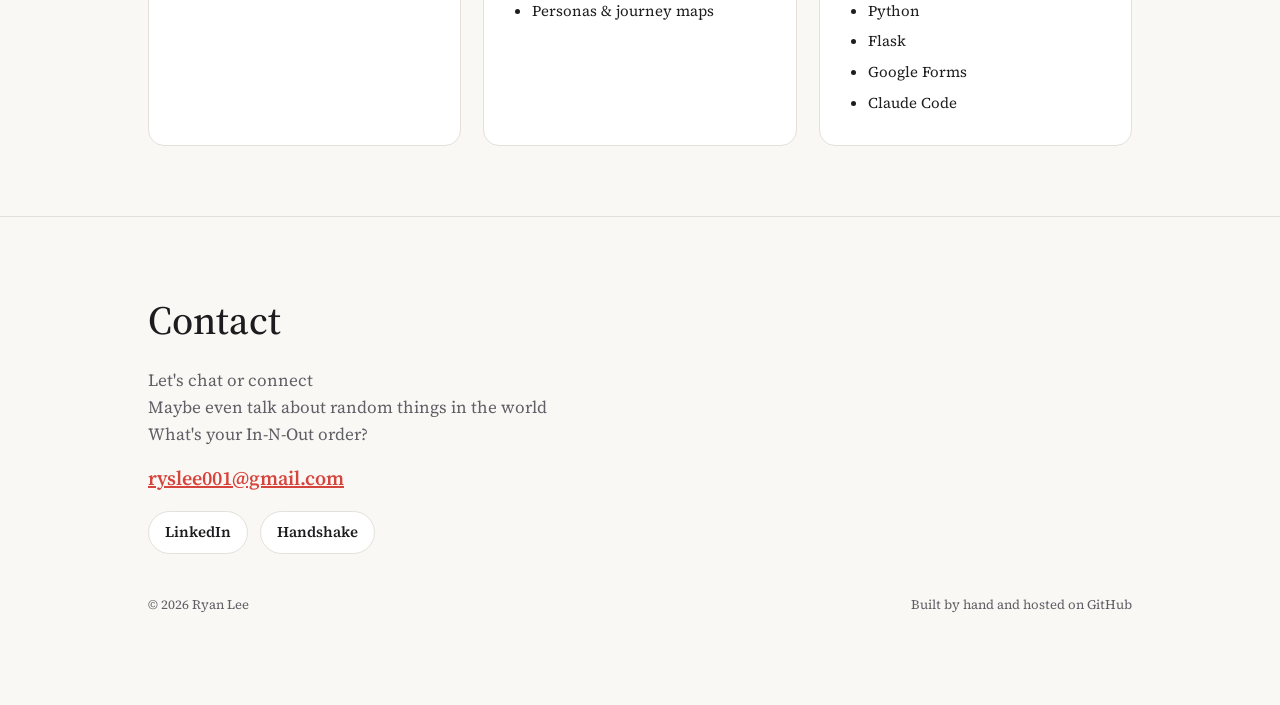
==== commit 9bfa6a73: "Remove eyebrow above intro" ====
--- a/index.html
+++ b/index.html
@@ -18,7 +18,6 @@
 
 <main>
 <div class="wrap hero">
-  <p class="eyebrow">HCDE · University of Washington</p>
   <h1>Hi, I'm Ryan</h1>
   <p class="lede">I'm an undergraduate Human Centered Design &amp; Engineering student who enjoys the user research and development experience, and turns what I learn into design recommendations.</p>
   <div class="cta">
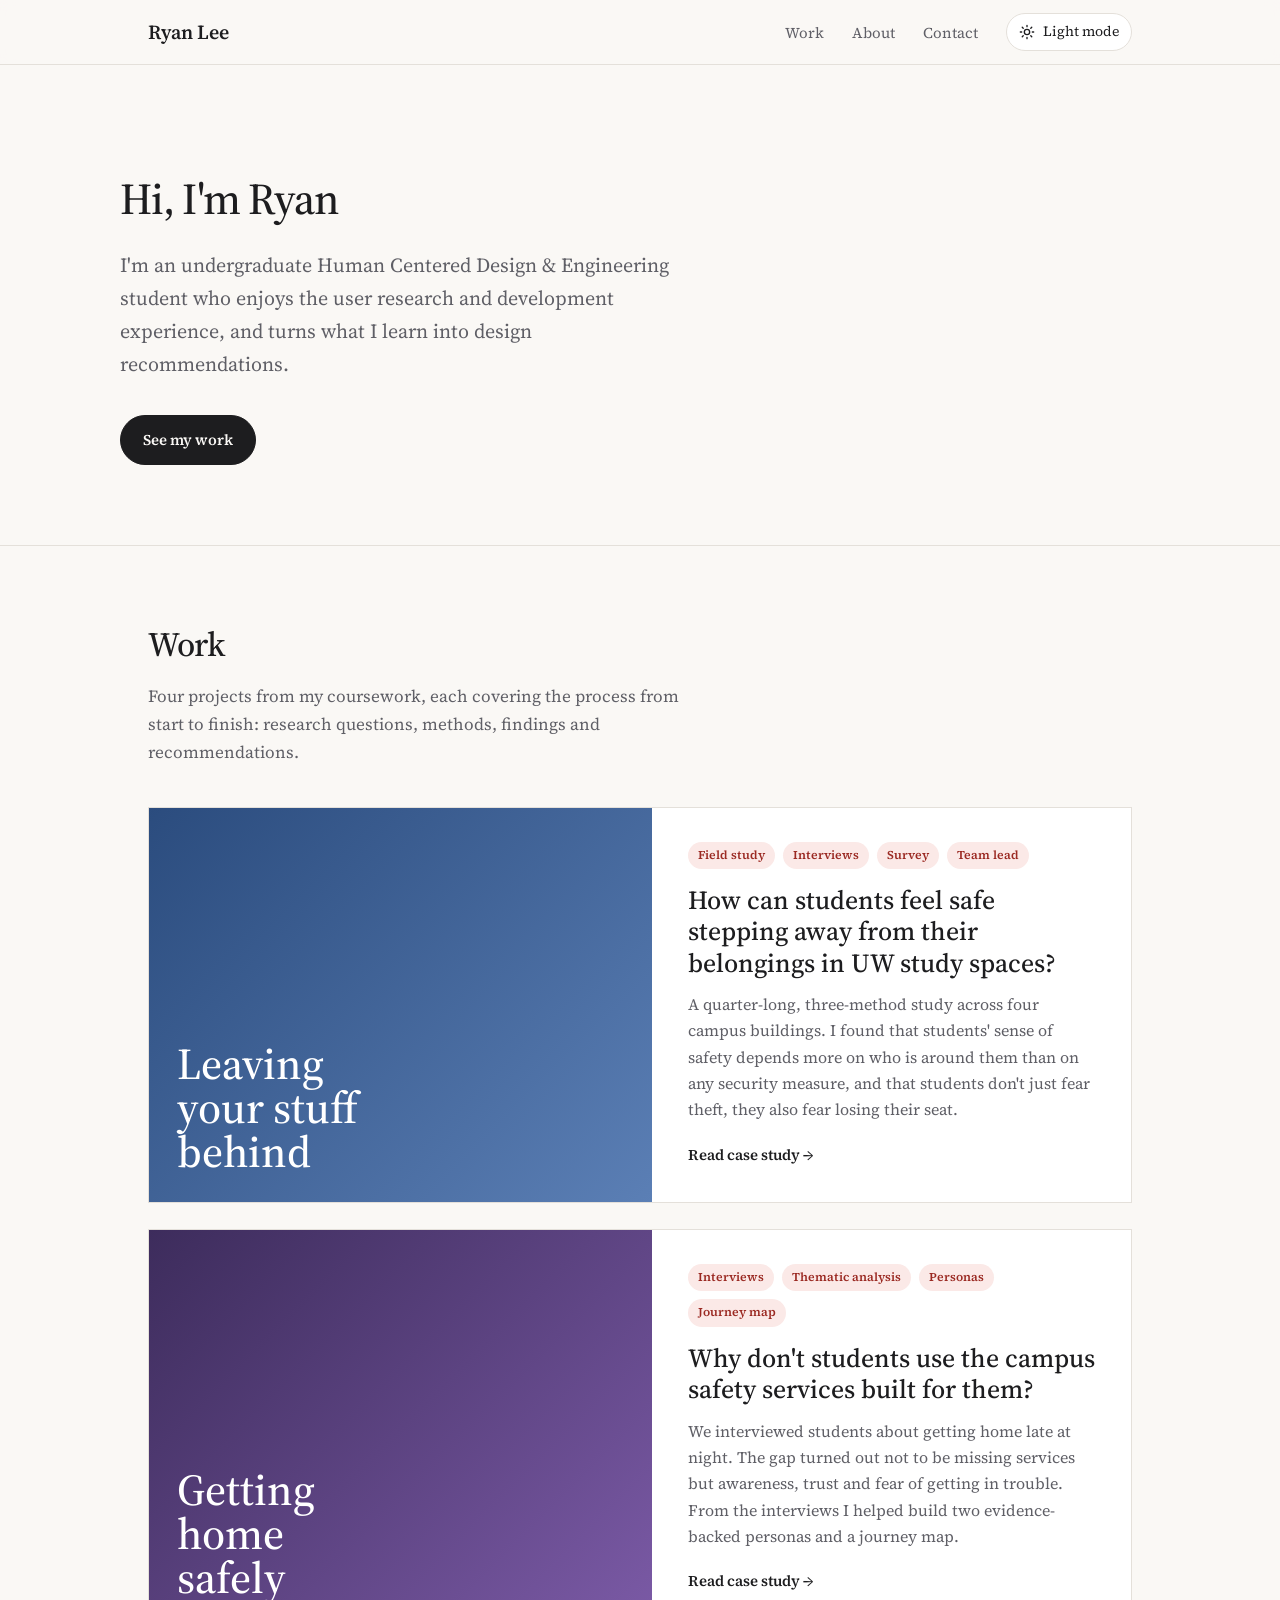
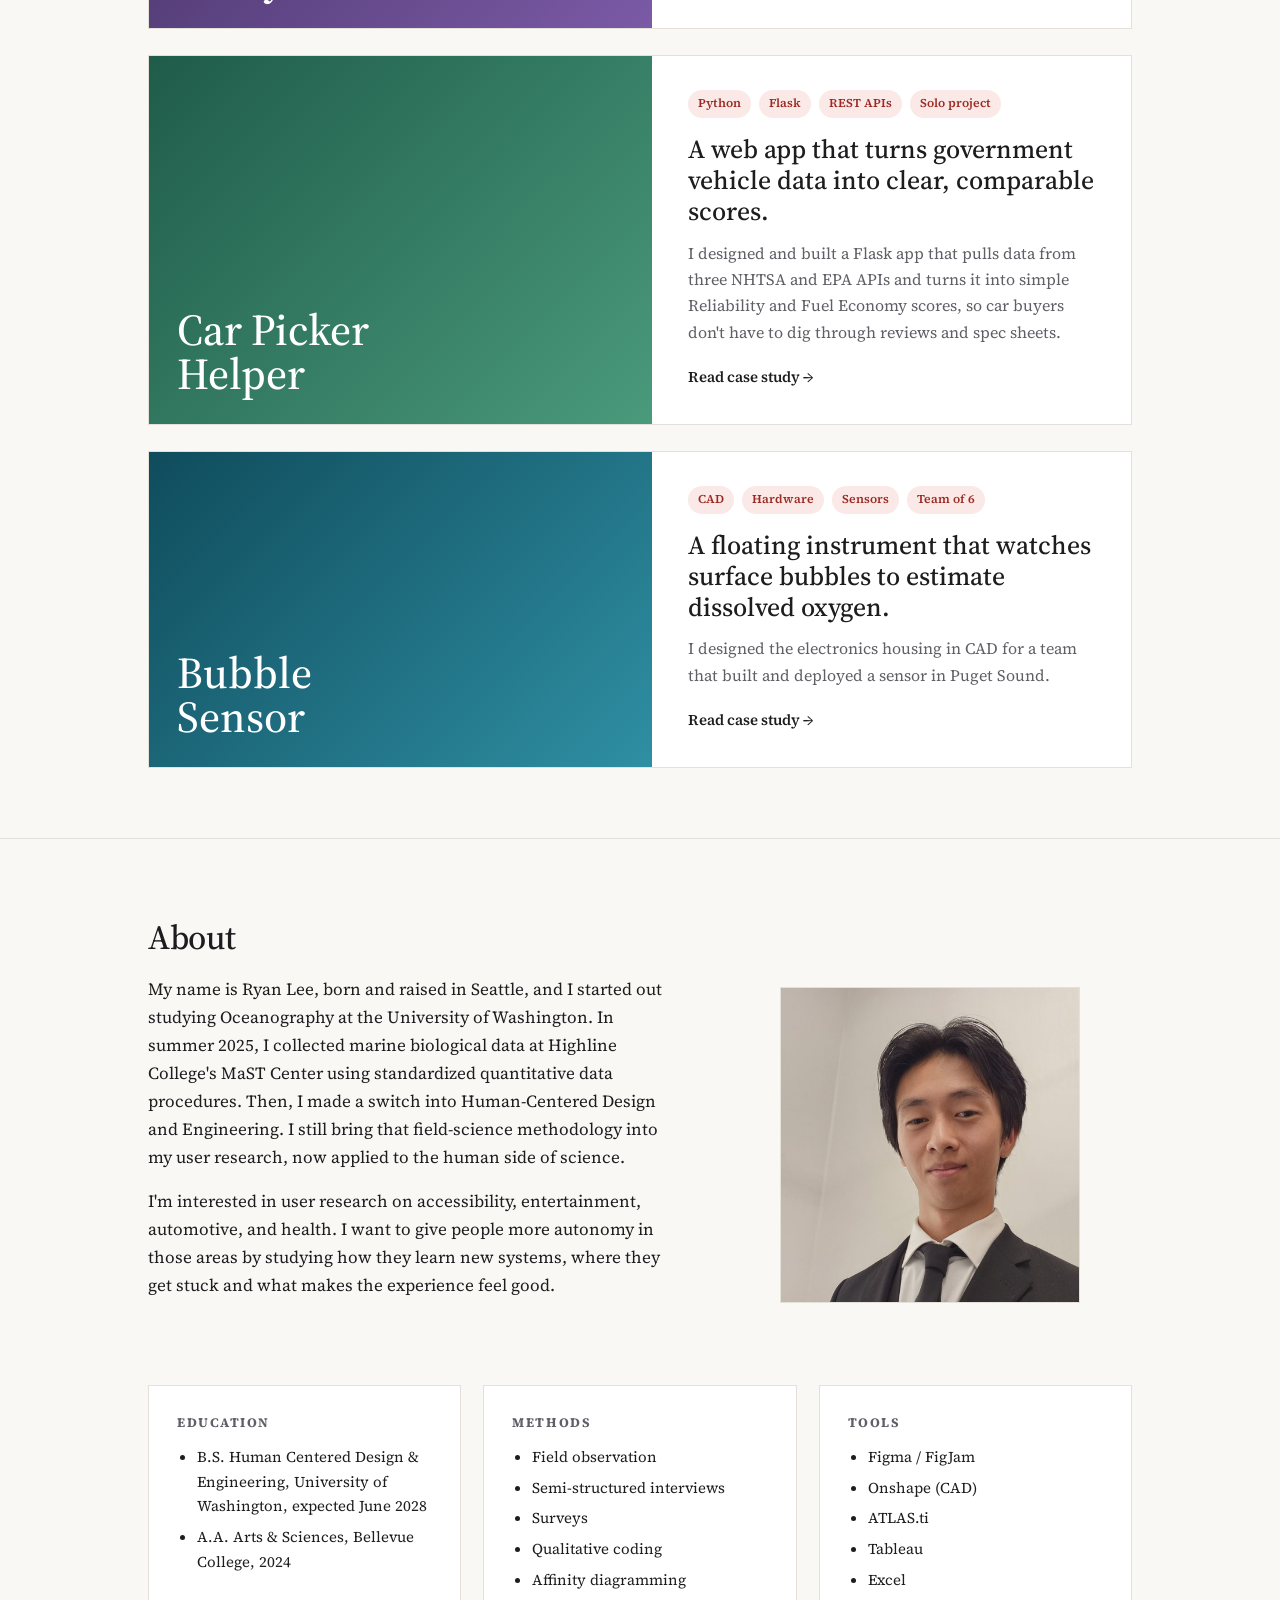
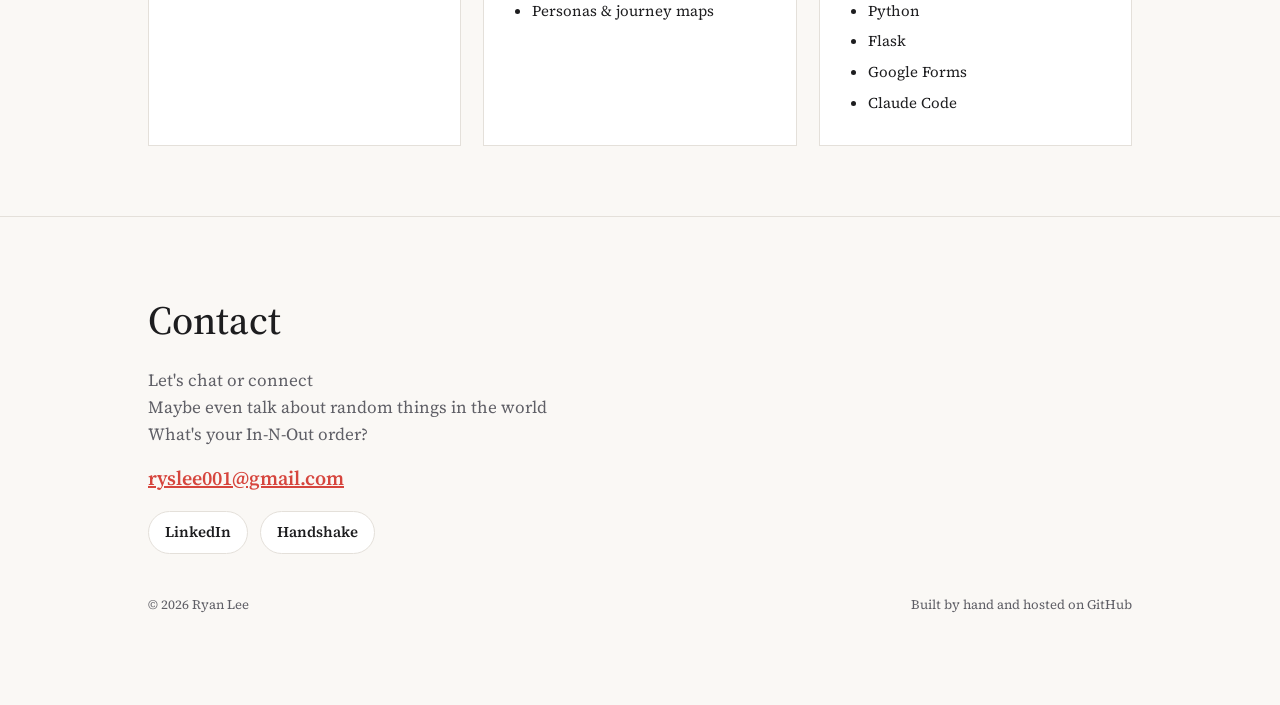
==== commit d3af2683: "Square corners site-wide; clean photo edge" ====
--- a/index.html
+++ b/index.html
@@ -8,7 +8,7 @@
 <link rel="preconnect" href="https://fonts.googleapis.com"><link rel="preconnect" href="https://fonts.gstatic.com" crossorigin>
 <link href="https://fonts.googleapis.com/css2?family=Source+Serif+4:ital,opsz,wght@0,8..60,400;0,8..60,500;0,8..60,600;1,8..60,400&display=swap" rel="stylesheet">
 <script>try{if(localStorage.getItem("theme")==="dark")document.documentElement.setAttribute("data-theme","dark")}catch(e){}</script>
-<link rel="stylesheet" href="style.css?v=10">
+<link rel="stylesheet" href="style.css?v=11">
 </head>
 <body>
 <header class="nav"><div class="wrap">
@@ -81,7 +81,7 @@
       <p>I'm interested in user research on accessibility, entertainment, automotive, and health. I want to give people more autonomy in those areas by studying how they learn new systems, where they get stuck and what makes the experience feel good.</p>
     </div>
     <div class="side">
-    <img class="headshot" src="images/ryan-lee.jpg" alt="Portrait of Ryan Lee">
+    <img class="headshot" src="images/ryan-lee.jpg?v=2" alt="Portrait of Ryan Lee">
     </div>
   </div>
   <div class="fact-row">
--- a/style.css
+++ b/style.css
@@ -38,7 +38,7 @@
 
 /* work cards */
 .cards{display:grid;gap:26px}
-.card{display:grid;grid-template-columns:1.05fr 1fr;background:var(--card);border:1px solid var(--line);border-radius:18px;overflow:hidden;text-decoration:none;transition:transform .2s,box-shadow .2s}
+.card{display:grid;grid-template-columns:1.05fr 1fr;background:var(--card);border:1px solid var(--line);border-radius:0;overflow:hidden;text-decoration:none;transition:transform .2s,box-shadow .2s}
 .card:hover{transform:translateY(-3px);box-shadow:0 18px 40px -22px rgba(0,0,0,.25)}
 .card .art{min-height:280px;display:flex;align-items:flex-end;padding:28px;position:relative}
 .card .art .big{font-family:var(--serif);font-size:44px;line-height:1;color:#fff;font-weight:500;max-width:9ch}
@@ -59,8 +59,8 @@
 .about p{margin-bottom:16px}
 .side{display:flex;justify-content:center;align-self:center}
 .fact-row{display:grid;grid-template-columns:repeat(3,1fr);gap:22px;margin-top:70px}
-.headshot{width:100%;max-width:300px;height:auto;border-radius:16px;border:1px solid var(--line)}
-.facts{background:var(--card);border:1px solid var(--line);border-radius:16px;padding:26px 28px}
+.headshot{width:100%;max-width:300px;height:auto;border-radius:0;border:1px solid var(--line)}
+.facts{background:var(--card);border:1px solid var(--line);border-radius:0;padding:26px 28px}
 .facts h4{font-size:13px;letter-spacing:.12em;text-transform:uppercase;color:var(--muted);margin:18px 0 8px}
 .facts h4:first-child{margin-top:0}
 .facts ul{list-style:disc;padding-left:20px}
@@ -68,7 +68,7 @@
 
 /* skills */
 .skills{display:grid;grid-template-columns:repeat(3,1fr);gap:22px}
-.skill{background:var(--card);border:1px solid var(--line);border-radius:16px;padding:24px}
+.skill{background:var(--card);border:1px solid var(--line);border-radius:0;padding:24px}
 .skill h4{font-family:var(--serif);font-weight:500;font-size:20px;margin-bottom:8px}
 .skill p{font-size:15px;color:var(--muted)}
 
@@ -98,21 +98,21 @@
 .cs-grid ul{margin:0 0 14px 20px;max-width:64ch}
 .cs-grid li{margin-bottom:6px}
 .process{display:grid;grid-template-columns:repeat(4,1fr);gap:14px;margin-top:6px}
-.step{background:var(--card);border:1px solid var(--line);border-radius:14px;padding:18px}
+.step{background:var(--card);border:1px solid var(--line);border-radius:0;padding:18px}
 .step b{display:block;font-family:var(--serif);font-weight:500;font-size:18px;margin-bottom:6px}
 .step small{color:var(--muted);font-size:14px;line-height:1.5;display:block}
 .step .n{font-size:12px;font-weight:700;color:var(--accent);margin-bottom:8px;display:block}
-.finding{background:var(--card);border:1px solid var(--line);border-left:4px solid var(--accent);border-radius:12px;padding:22px 24px;margin-bottom:16px;max-width:70ch}
+.finding{background:var(--card);border:1px solid var(--line);border-left:4px solid var(--accent);border-radius:0;padding:22px 24px;margin-bottom:16px;max-width:70ch}
 .finding h3{font-family:var(--serif);font-weight:500;font-size:21px;margin-bottom:8px}
 .finding p{margin-bottom:8px;font-size:16px}
 .finding blockquote{font-style:italic;color:var(--muted);font-size:15px;border-left:2px solid var(--line);padding-left:12px;margin-top:10px}
 .recs{display:grid;grid-template-columns:repeat(3,1fr);gap:16px}
-.rec{background:var(--ink);color:var(--bg);border-radius:14px;padding:22px}
+.rec{background:var(--ink);color:var(--bg);border-radius:0;padding:22px}
 .rec b{display:block;font-family:var(--serif);font-weight:500;font-size:19px;margin-bottom:8px}
 .rec p{font-size:15px;opacity:.82;margin:0}
-.callout{background:var(--accent-soft);border-radius:14px;padding:22px 24px;max-width:70ch}
+.callout{background:var(--accent-soft);border-radius:0;padding:22px 24px;max-width:70ch}
 .callout p:last-child{margin-bottom:0}
-.formula{font-family:ui-monospace,Menlo,monospace;font-size:14px;background:var(--card);border:1px solid var(--line);border-radius:10px;padding:16px 18px;margin:8px 0 16px;max-width:66ch;white-space:pre-wrap}
+.formula{font-family:ui-monospace,Menlo,monospace;font-size:14px;background:var(--card);border:1px solid var(--line);border-radius:0;padding:16px 18px;margin:8px 0 16px;max-width:66ch;white-space:pre-wrap}
 .next{display:flex;justify-content:space-between;gap:20px;padding:50px 0 90px;border-top:1px solid var(--line)}
 .next a{text-decoration:none;font-family:var(--serif);font-size:22px}
 .next a span{display:block;font-family:var(--sans);font-size:13px;color:var(--muted);letter-spacing:.1em;text-transform:uppercase;margin-bottom:4px}
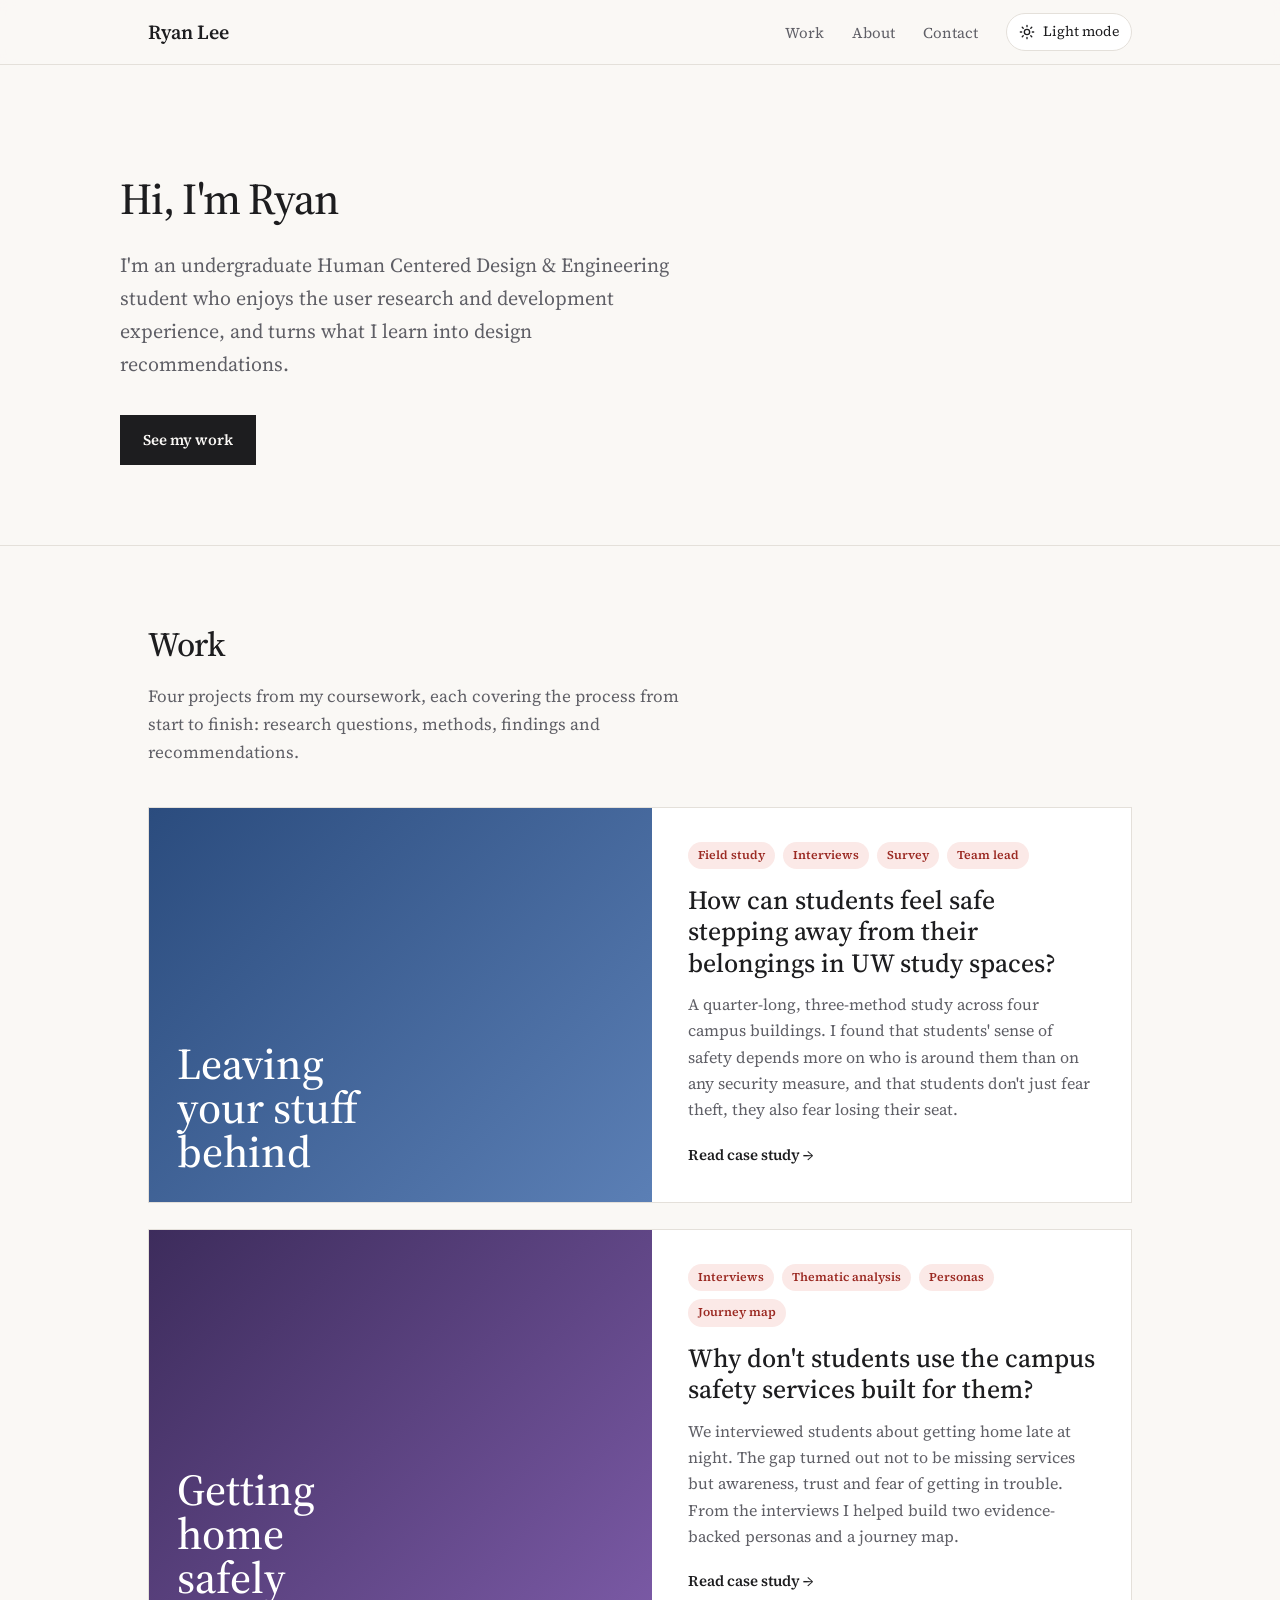
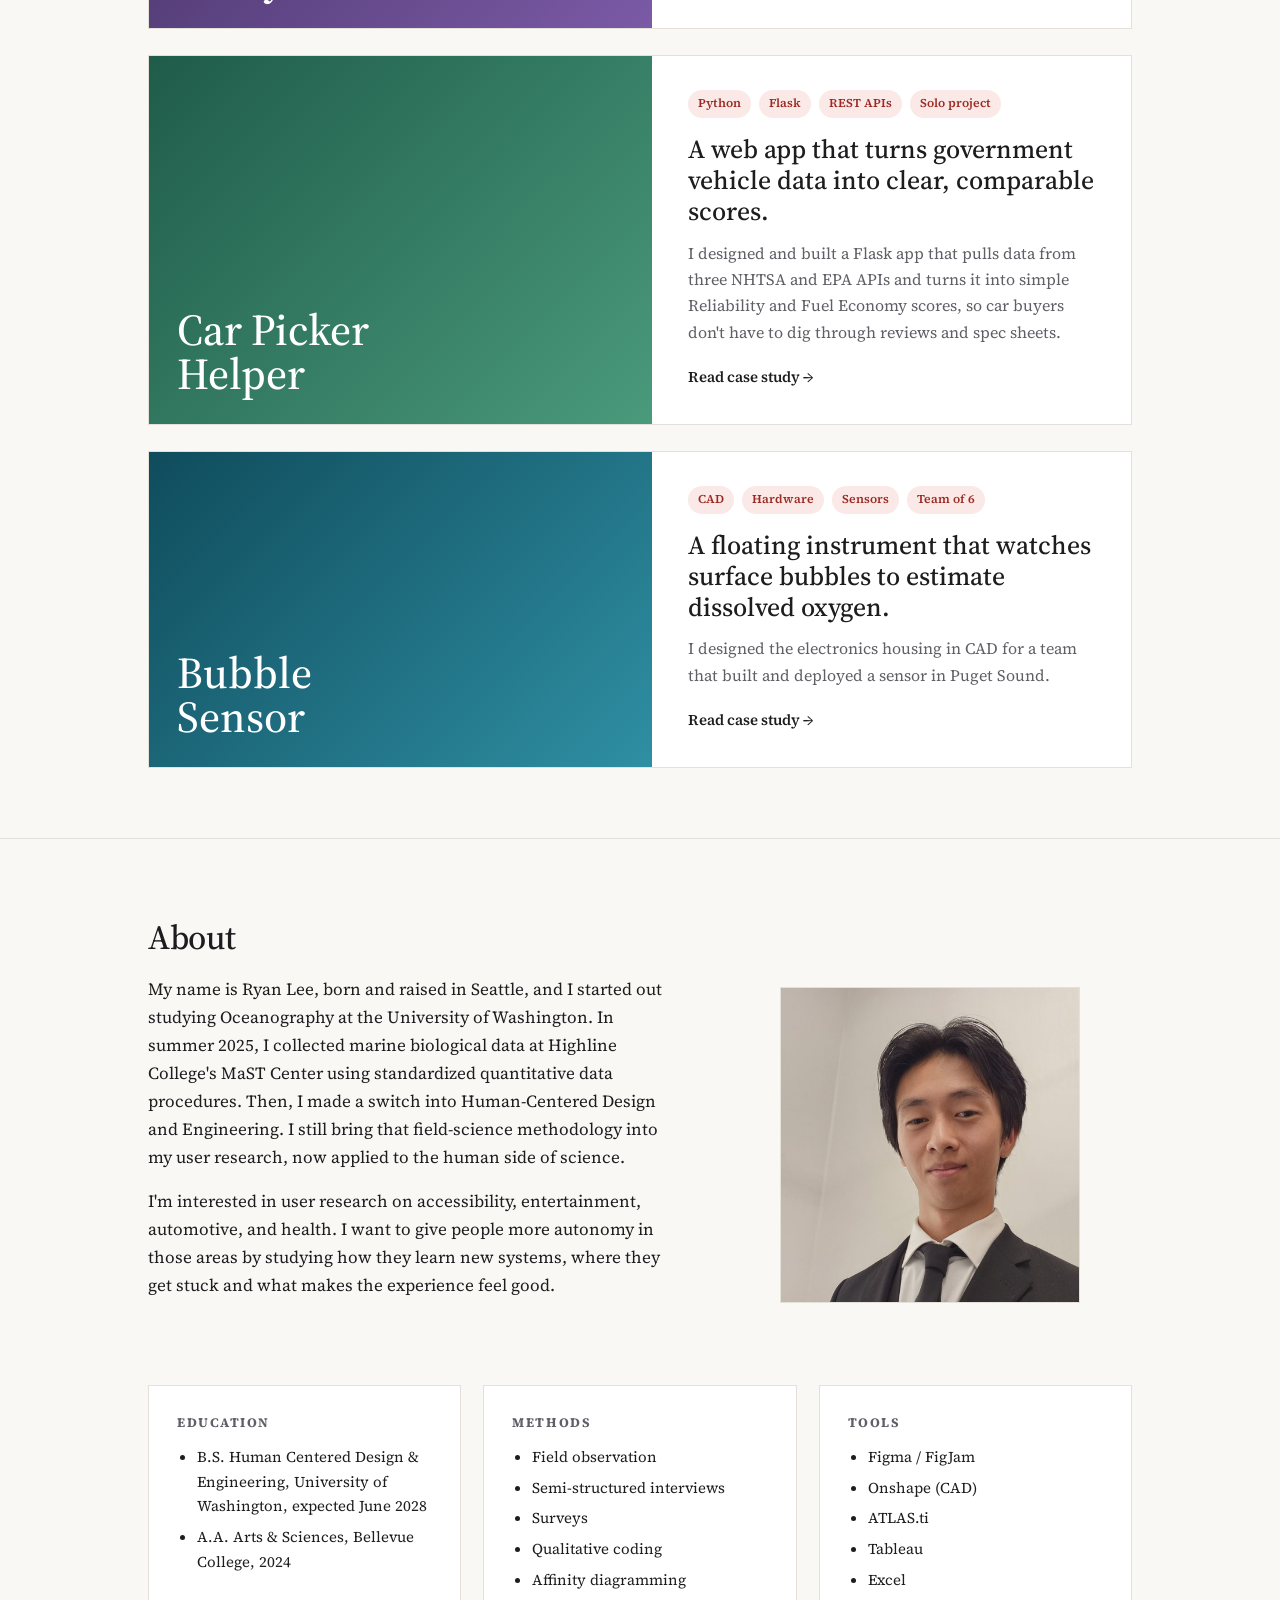
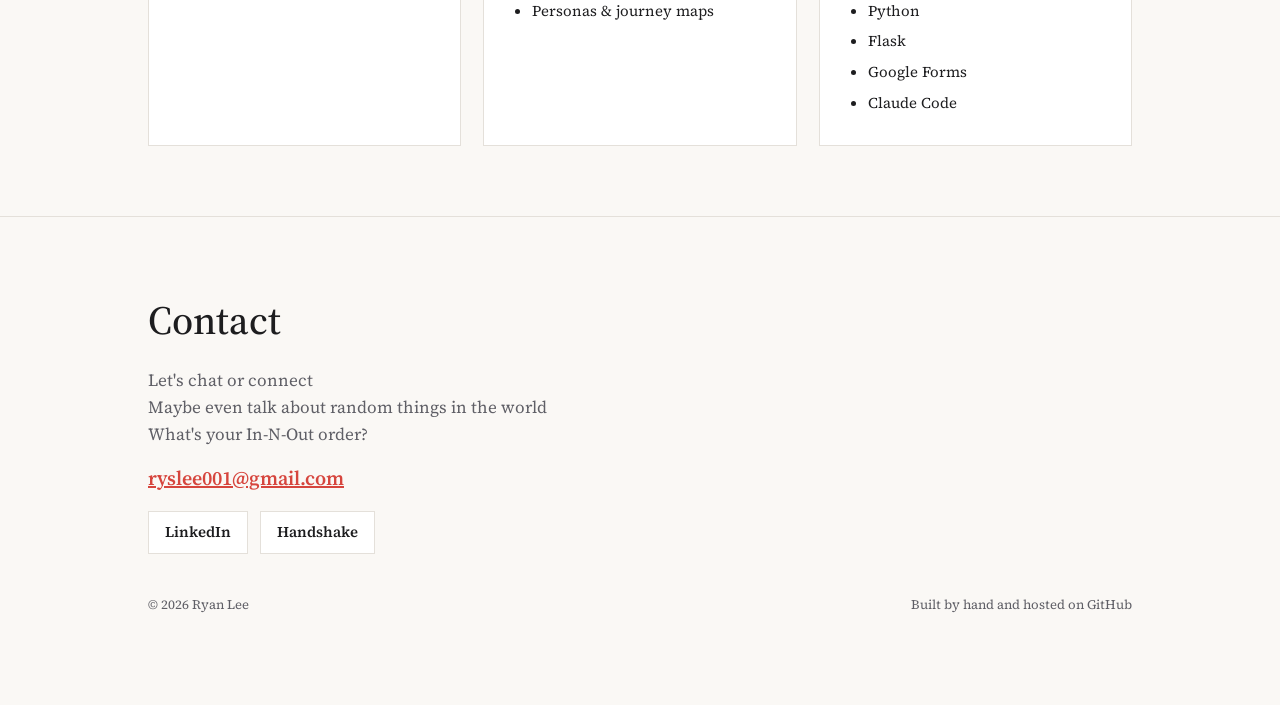
==== commit 7b650bfb: "Square link buttons" ====
--- a/index.html
+++ b/index.html
@@ -8,7 +8,7 @@
 <link rel="preconnect" href="https://fonts.googleapis.com"><link rel="preconnect" href="https://fonts.gstatic.com" crossorigin>
 <link href="https://fonts.googleapis.com/css2?family=Source+Serif+4:ital,opsz,wght@0,8..60,400;0,8..60,500;0,8..60,600;1,8..60,400&display=swap" rel="stylesheet">
 <script>try{if(localStorage.getItem("theme")==="dark")document.documentElement.setAttribute("data-theme","dark")}catch(e){}</script>
-<link rel="stylesheet" href="style.css?v=11">
+<link rel="stylesheet" href="style.css?v=12">
 </head>
 <body>
 <header class="nav"><div class="wrap">
--- a/style.css
+++ b/style.css
@@ -27,7 +27,7 @@
 .hero h1 em{font-style:normal;color:var(--accent)}
 .hero p.lede{margin-top:26px;font-size:20px;color:var(--muted);max-width:56ch}
 .cta{display:flex;gap:14px;margin-top:34px;flex-wrap:wrap}
-.btn{display:inline-block;padding:12px 22px;border-radius:999px;text-decoration:none;font-weight:600;font-size:15px;border:1.5px solid var(--ink)}
+.btn{display:inline-block;padding:12px 22px;border-radius:0;text-decoration:none;font-weight:600;font-size:15px;border:1.5px solid var(--ink)}
 .btn.primary{background:var(--ink);color:var(--bg)}
 .btn:hover{transform:translateY(-1px)}
 
@@ -76,7 +76,7 @@
 footer{padding:70px 0 90px;border-top:1px solid var(--line)}
 footer h2{font-family:var(--serif);font-weight:500;font-size:40px;margin-bottom:14px}
 footer .profiles{display:flex;gap:12px;margin-top:16px;flex-wrap:wrap}
-footer .profiles a{display:inline-block;padding:8px 16px;border:1px solid var(--line);border-radius:999px;text-decoration:none;font-size:15px;font-weight:600;background:var(--card)}
+footer .profiles a{display:inline-block;padding:8px 16px;border:1px solid var(--line);border-radius:0;text-decoration:none;font-size:15px;font-weight:600;background:var(--card)}
 footer .profiles a:hover{border-color:var(--accent);color:var(--accent)}
 footer a.mail{font-size:20px;color:var(--accent);font-weight:600}
 footer .small{margin-top:40px;font-size:13px;color:var(--muted)}
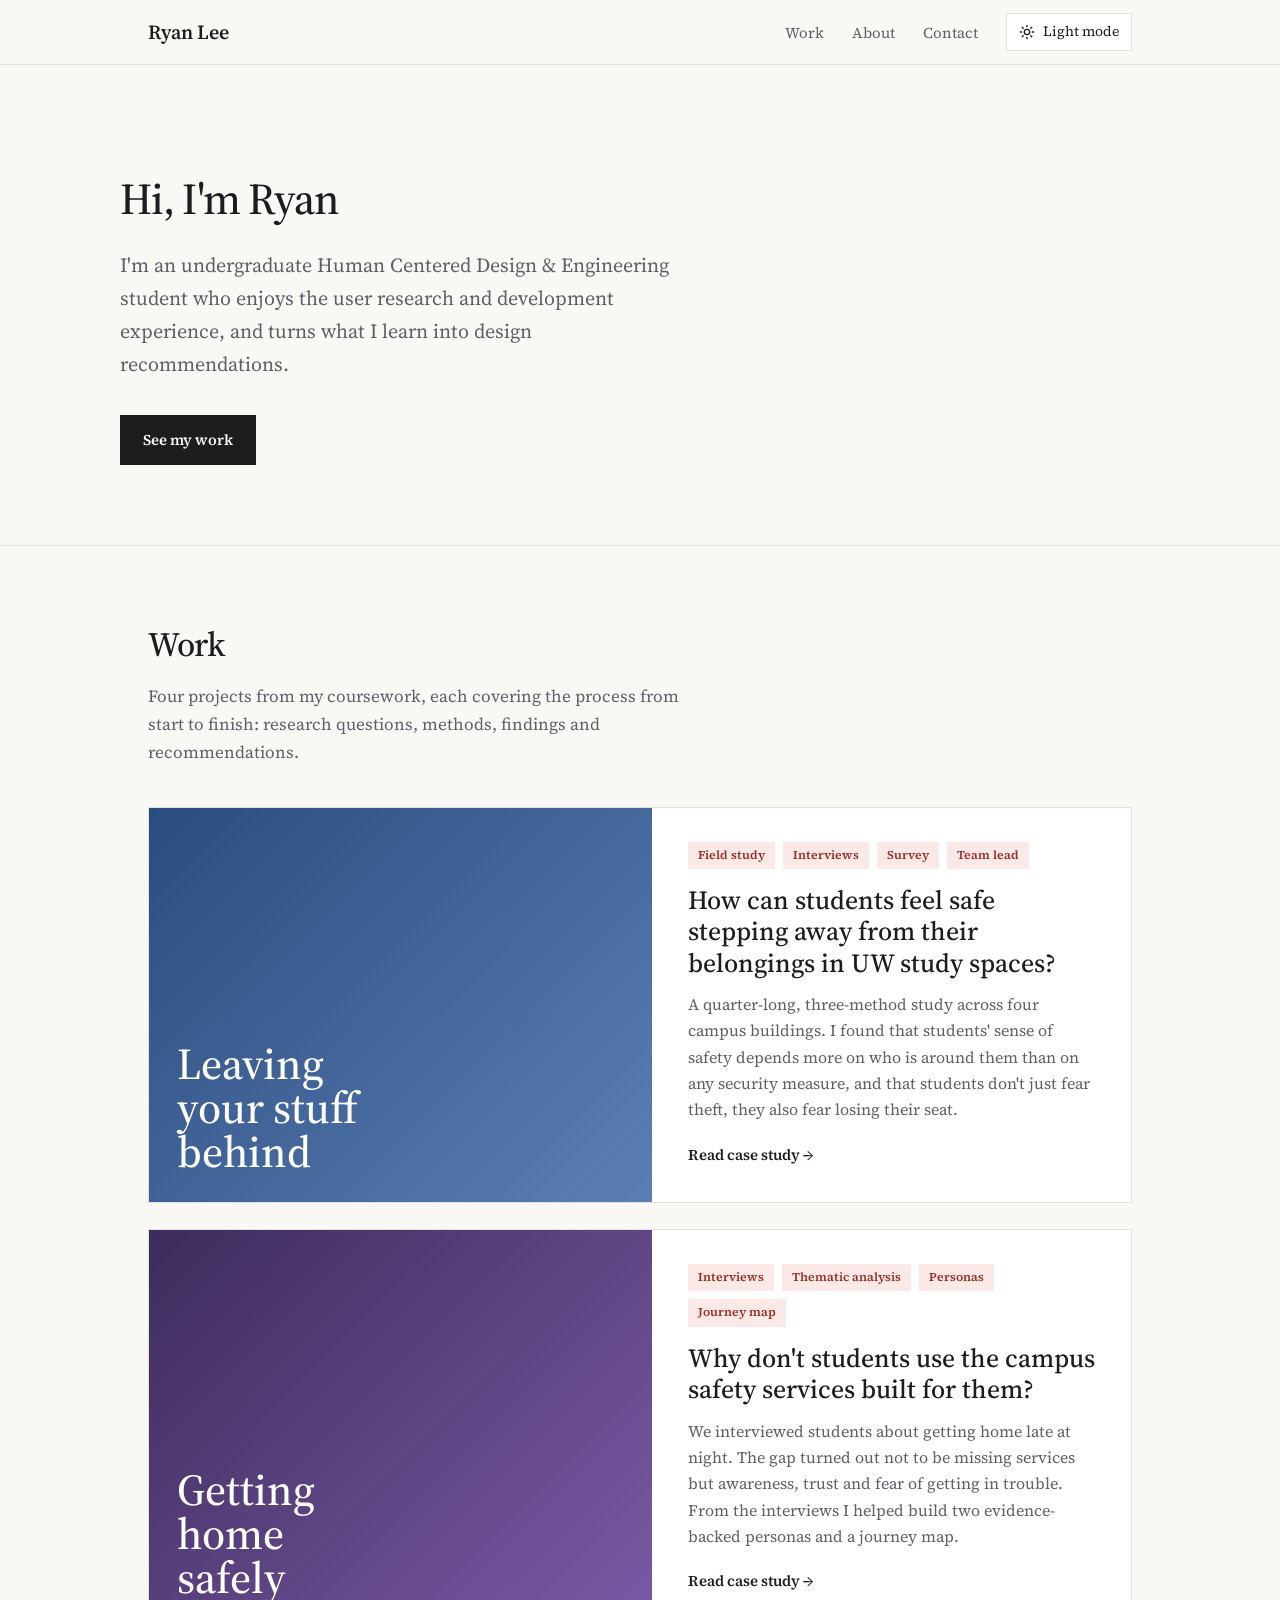
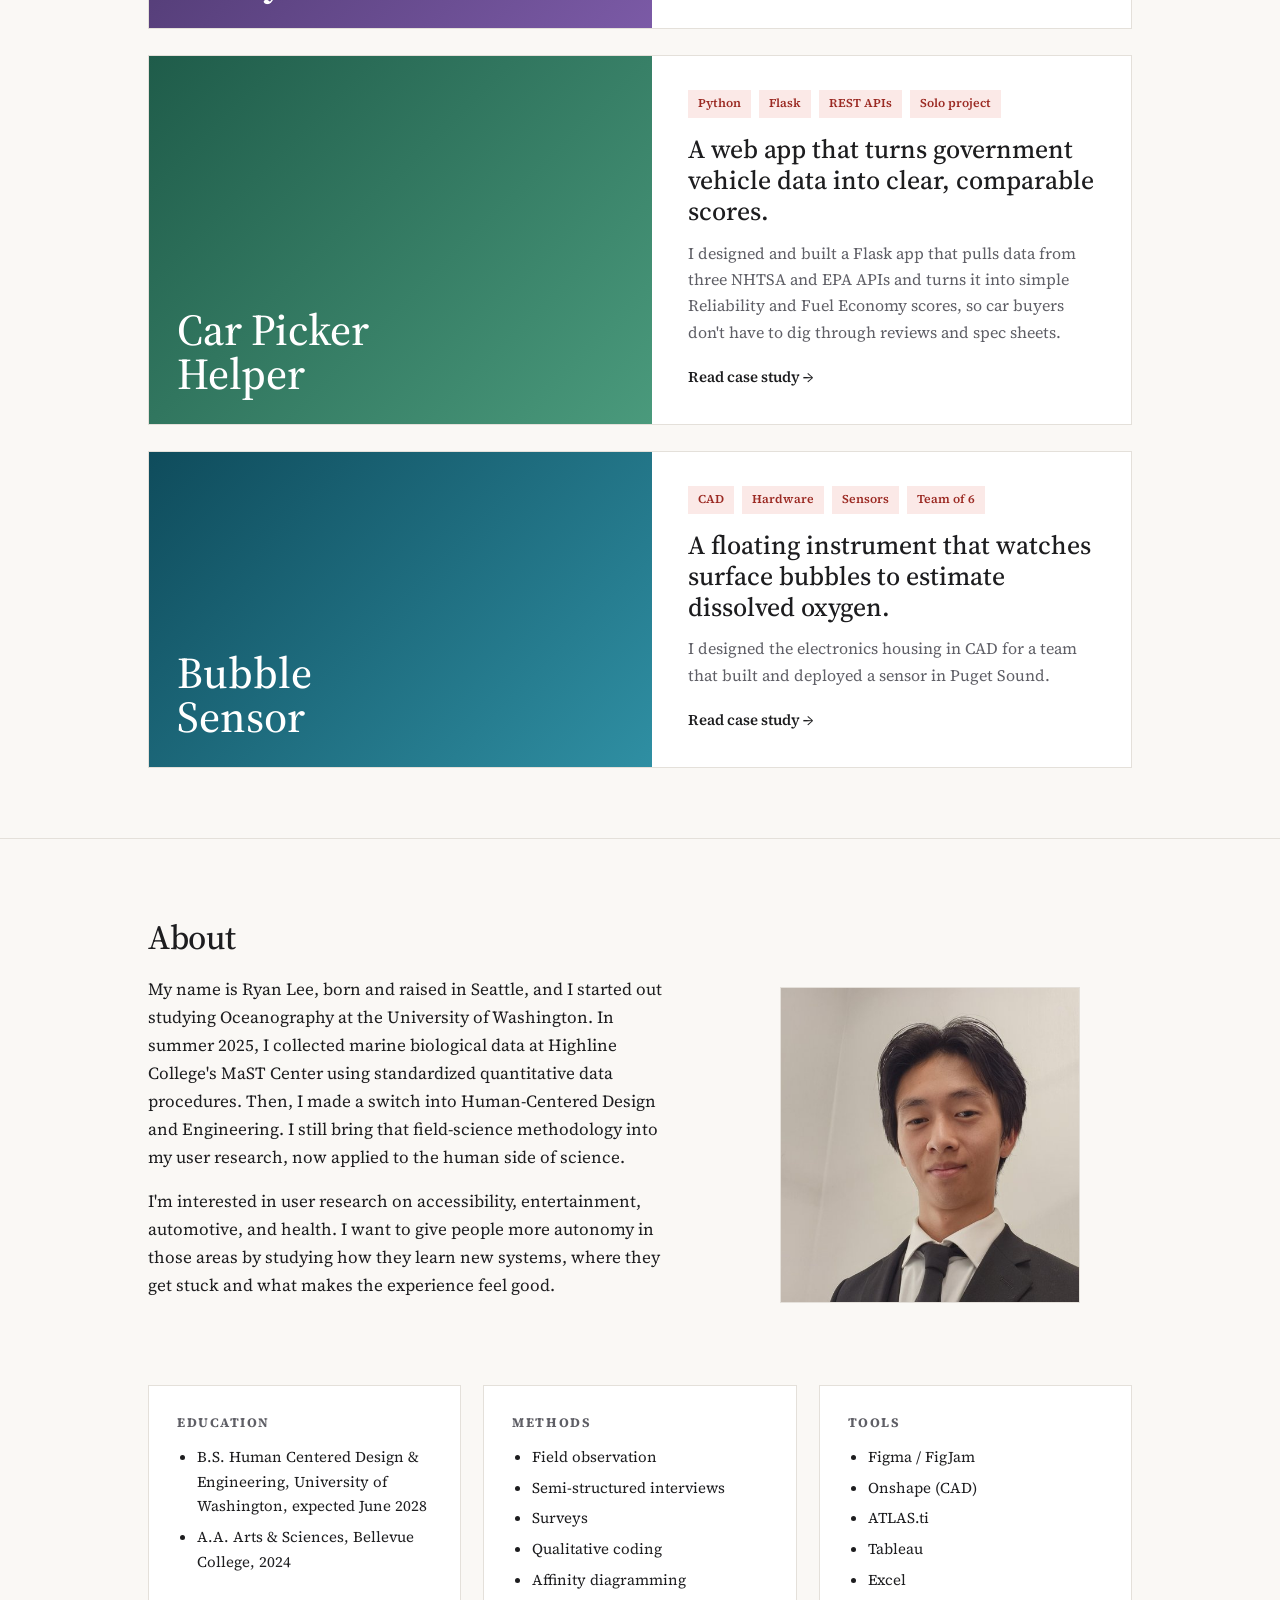
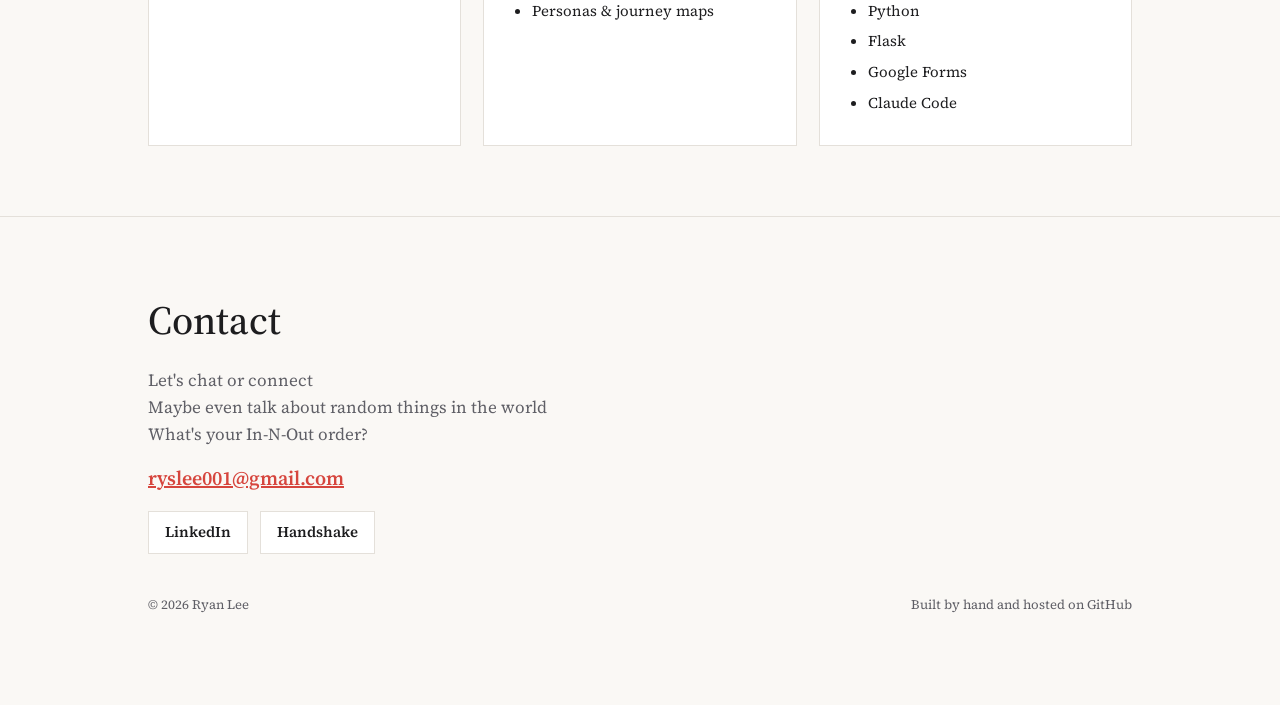
==== commit 3c1a07ff: "Square tags, chips and theme toggle" ====
--- a/index.html
+++ b/index.html
@@ -8,7 +8,7 @@
 <link rel="preconnect" href="https://fonts.googleapis.com"><link rel="preconnect" href="https://fonts.gstatic.com" crossorigin>
 <link href="https://fonts.googleapis.com/css2?family=Source+Serif+4:ital,opsz,wght@0,8..60,400;0,8..60,500;0,8..60,600;1,8..60,400&display=swap" rel="stylesheet">
 <script>try{if(localStorage.getItem("theme")==="dark")document.documentElement.setAttribute("data-theme","dark")}catch(e){}</script>
-<link rel="stylesheet" href="style.css?v=12">
+<link rel="stylesheet" href="style.css?v=13">
 </head>
 <body>
 <header class="nav"><div class="wrap">
--- a/style.css
+++ b/style.css
@@ -44,7 +44,7 @@
 .card .art .big{font-family:var(--serif);font-size:44px;line-height:1;color:#fff;font-weight:500;max-width:9ch}
 .card .body{padding:34px 36px;display:flex;flex-direction:column}
 .tags{display:flex;flex-wrap:wrap;gap:8px;margin-bottom:16px}
-.tag{font-size:12px;font-weight:600;padding:4px 10px;border-radius:999px;background:var(--accent-soft);color:#9b2a23}
+.tag{font-size:12px;font-weight:600;padding:4px 10px;border-radius:0;background:var(--accent-soft);color:#9b2a23}
 .card h3{font-family:var(--serif);font-weight:500;font-size:26px;line-height:1.2;margin-bottom:12px}
 .card p{color:var(--muted);font-size:16px}
 .card .more{margin-top:auto;padding-top:20px;font-weight:600;font-size:15px}
@@ -130,7 +130,7 @@
 
 /* ---------- theme toggle ---------- */
 .nav-right{display:flex;align-items:center}
-.theme-toggle{display:inline-flex;align-items:center;gap:8px;margin-left:28px;padding:6px 12px;border:1px solid var(--line);border-radius:999px;background:var(--card);color:var(--ink);font:inherit;font-size:14px;cursor:pointer}
+.theme-toggle{display:inline-flex;align-items:center;gap:8px;margin-left:28px;padding:6px 12px;border:1px solid var(--line);border-radius:0;background:var(--card);color:var(--ink);font:inherit;font-size:14px;cursor:pointer}
 .theme-toggle:hover{border-color:var(--muted)}
 .theme-toggle svg{width:16px;height:16px;flex:none}
 .theme-toggle .moon{display:none}
